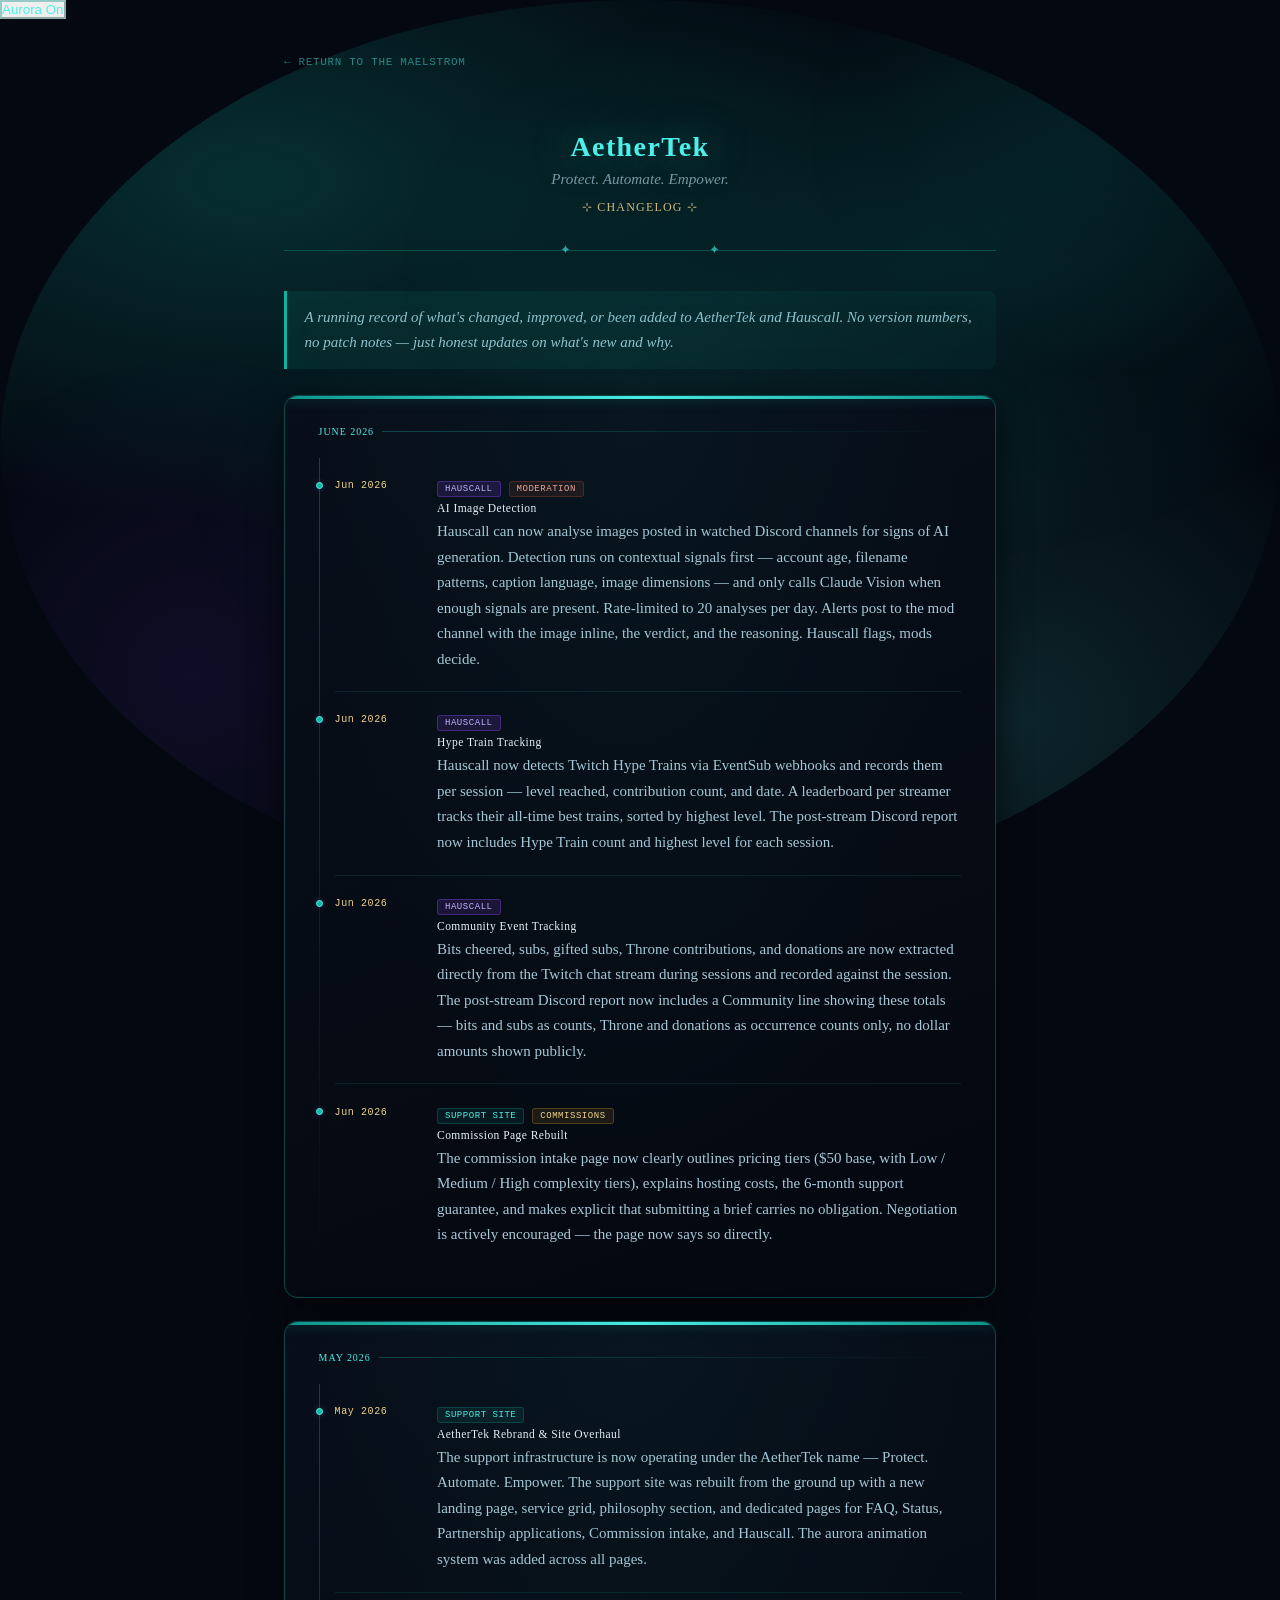
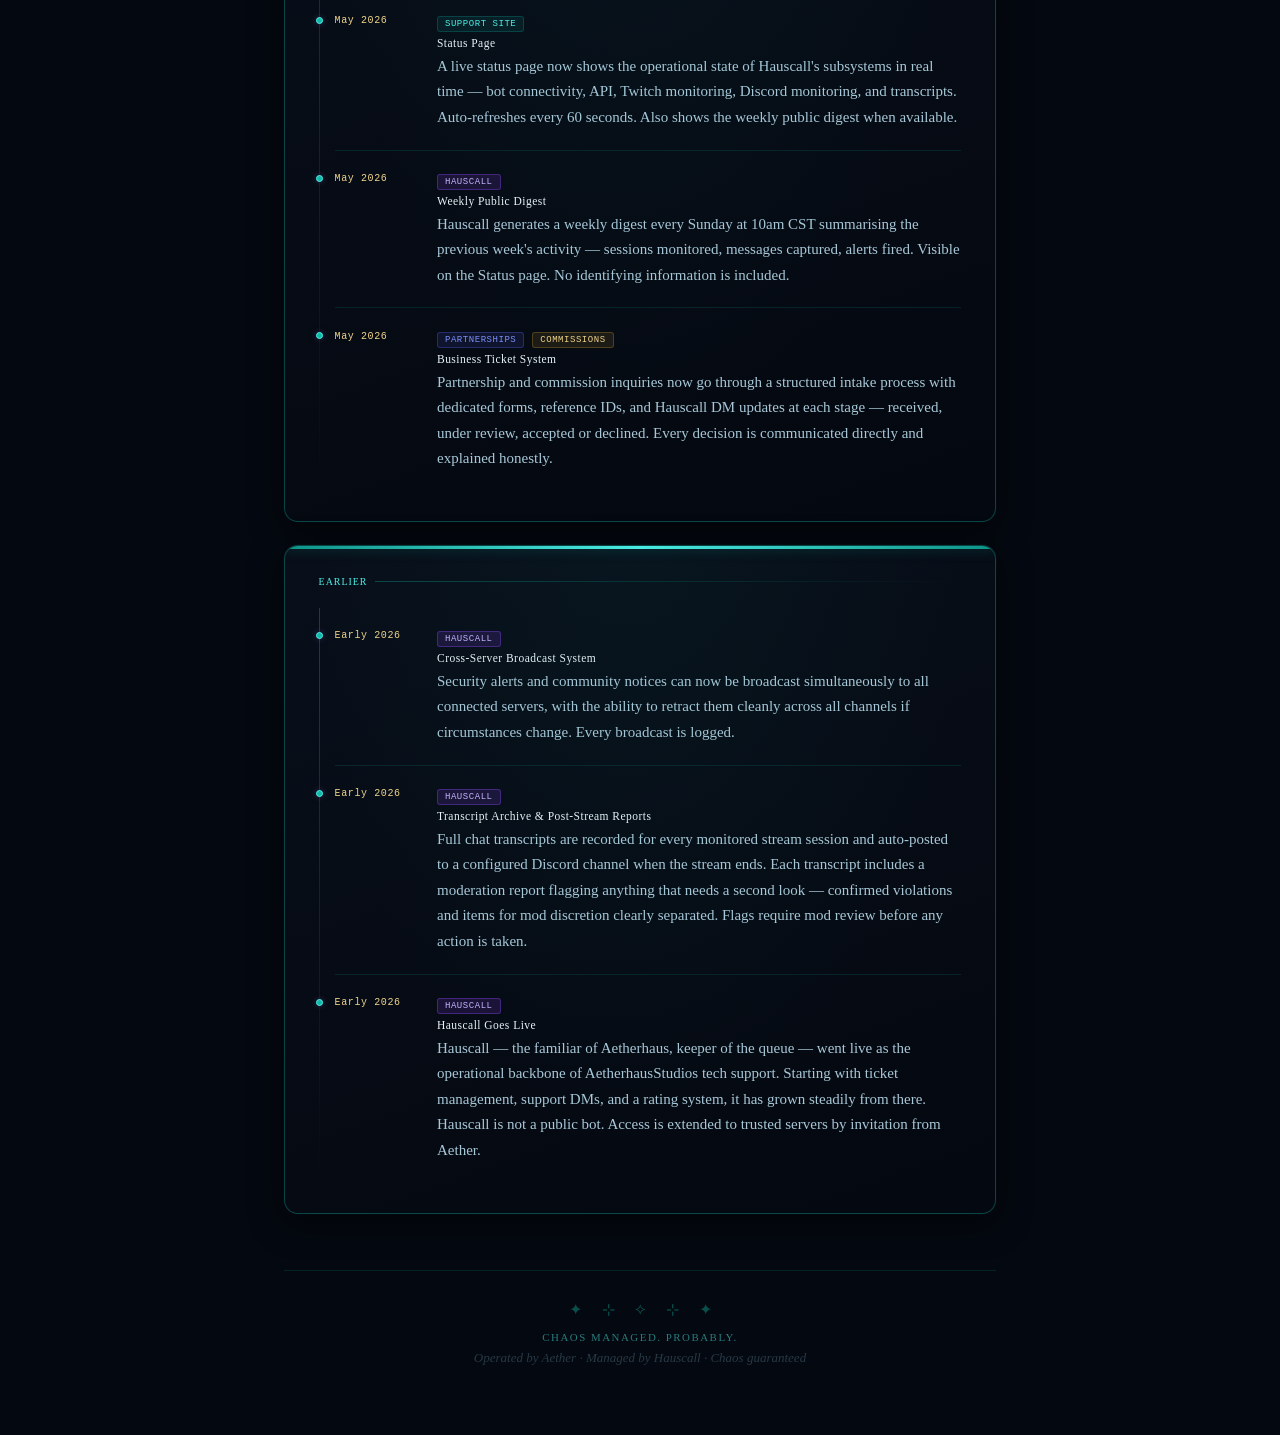
==== changelog.html @ 51698b61 "Add files via upload" ====
<!DOCTYPE html>
<html lang="en">
<head>
<meta charset="UTF-8">
<meta name="viewport" content="width=device-width, initial-scale=1.0">
<title>AetherTek — Changelog</title>
<link rel="stylesheet" href="style.css">
<script>if(localStorage.getItem('aurora')!=='off'){document.documentElement.classList.add('aurora-on');}</script>
<style>
  .changelog-entry {
    display: flex;
    gap: 1.4rem;
    padding: 1.2rem 0;
    border-bottom: 1px solid var(--border);
    position: relative;
  }
  .changelog-entry:last-child { border-bottom: none; }
  .changelog-date {
    font-family: 'JetBrains Mono', monospace;
    font-size: 10px; letter-spacing: 0.06em;
    color: var(--gold-light);
    white-space: nowrap;
    padding-top: 3px;
    min-width: 80px;
    flex-shrink: 0;
  }
  .changelog-body { flex: 1; }
  .changelog-tag {
    display: inline-block;
    font-family: 'JetBrains Mono', monospace;
    font-size: 9px; letter-spacing: 0.06em; text-transform: uppercase;
    padding: 2px 7px; border-radius: 3px;
    margin-bottom: 5px; margin-right: 4px;
  }
  .tag-hauscall  { background: rgba(145,70,255,0.15); border: 1px solid rgba(145,70,255,0.35); color: #c4b5fd; }
  .tag-site      { background: rgba(13,148,136,0.12); border: 1px solid rgba(13,148,136,0.3);  color: var(--amethyst-light); }
  .tag-commissions { background: rgba(196,150,42,0.12); border: 1px solid rgba(196,150,42,0.3); color: var(--gold-light); }
  .tag-partnerships { background: rgba(88,101,242,0.12); border: 1px solid rgba(88,101,242,0.3); color: #7a8ff8; }
  .tag-moderation { background: rgba(196,74,42,0.12); border: 1px solid rgba(196,74,42,0.3); color: #f0a898; }
  .changelog-title {
    font-family: 'Cinzel Decorative', serif;
    font-size: 0.72rem; letter-spacing: 0.04em;
    color: var(--parchment);
    margin-bottom: 5px;
  }
  .changelog-desc {
    font-family: 'Crimson Pro', serif;
    font-size: 15px; color: var(--parchment-dim);
    line-height: 1.7;
  }
  .changelog-timeline {
    position: relative;
    padding-left: 1rem;
  }
  .changelog-timeline::before {
    content: '';
    position: absolute;
    left: 0; top: 0; bottom: 0;
    width: 1px;
    background: linear-gradient(180deg, var(--border-strong), transparent);
  }
  .changelog-dot {
    position: absolute;
    left: -1rem;
    top: 1.5rem;
    width: 7px; height: 7px;
    border-radius: 50%;
    background: var(--amethyst-mid);
    border: 1px solid var(--amethyst-light);
    box-shadow: 0 0 6px rgba(124,77,170,0.4);
    transform: translateX(-3px);
  }
</style>
</head>
<body>
<div id="aurora-layer" aria-hidden="true"><div class="a1"></div><div class="a2"></div><div class="a3"></div></div>
<button class="aurora-toggle" onclick="toggleAurora()" id="aurora-toggle-btn">
  <span class="aurora-toggle-dot"></span>
  <span id="aurora-toggle-label">Aurora</span>
</button>

<div class="page-wrap">
  <a class="back-link" href="index.html">← Return to the Maelstrom</a>

  <header class="site-header">
    <h1 class="site-title">AetherTek</h1>
    <p class="site-sub">Protect. Automate. Empower.</p>
    <p class="page-title">⊹ Changelog ⊹</p>
  </header>

  <div class="lore-aside">A running record of what's changed, improved, or been added to AetherTek and Hauscall. No version numbers, no patch notes — just honest updates on what's new and why.</div>

  <!-- JUNE 2026 -->
  <div class="form-section">
    <div class="section-label">June 2026</div>
    <div class="changelog-timeline">

      <div class="changelog-entry">
        <div class="changelog-dot"></div>
        <div class="changelog-date">Jun 2026</div>
        <div class="changelog-body">
          <span class="changelog-tag tag-hauscall">Hauscall</span>
          <span class="changelog-tag tag-moderation">Moderation</span>
          <div class="changelog-title">AI Image Detection</div>
          <div class="changelog-desc">Hauscall can now analyse images posted in watched Discord channels for signs of AI generation. Detection runs on contextual signals first — account age, filename patterns, caption language, image dimensions — and only calls Claude Vision when enough signals are present. Rate-limited to 20 analyses per day. Alerts post to the mod channel with the image inline, the verdict, and the reasoning. Hauscall flags, mods decide.</div>
        </div>
      </div>

      <div class="changelog-entry">
        <div class="changelog-dot"></div>
        <div class="changelog-date">Jun 2026</div>
        <div class="changelog-body">
          <span class="changelog-tag tag-hauscall">Hauscall</span>
          <div class="changelog-title">Hype Train Tracking</div>
          <div class="changelog-desc">Hauscall now detects Twitch Hype Trains via EventSub webhooks and records them per session — level reached, contribution count, and date. A leaderboard per streamer tracks their all-time best trains, sorted by highest level. The post-stream Discord report now includes Hype Train count and highest level for each session.</div>
        </div>
      </div>

      <div class="changelog-entry">
        <div class="changelog-dot"></div>
        <div class="changelog-date">Jun 2026</div>
        <div class="changelog-body">
          <span class="changelog-tag tag-hauscall">Hauscall</span>
          <div class="changelog-title">Community Event Tracking</div>
          <div class="changelog-desc">Bits cheered, subs, gifted subs, Throne contributions, and donations are now extracted directly from the Twitch chat stream during sessions and recorded against the session. The post-stream Discord report now includes a Community line showing these totals — bits and subs as counts, Throne and donations as occurrence counts only, no dollar amounts shown publicly.</div>
        </div>
      </div>

      <div class="changelog-entry">
        <div class="changelog-dot"></div>
        <div class="changelog-date">Jun 2026</div>
        <div class="changelog-body">
          <span class="changelog-tag tag-site">Support Site</span>
          <span class="changelog-tag tag-commissions">Commissions</span>
          <div class="changelog-title">Commission Page Rebuilt</div>
          <div class="changelog-desc">The commission intake page now clearly outlines pricing tiers ($50 base, with Low / Medium / High complexity tiers), explains hosting costs, the 6-month support guarantee, and makes explicit that submitting a brief carries no obligation. Negotiation is actively encouraged — the page now says so directly.</div>
        </div>
      </div>

    </div>
  </div>

  <!-- MAY 2026 -->
  <div class="form-section">
    <div class="section-label">May 2026</div>
    <div class="changelog-timeline">

      <div class="changelog-entry">
        <div class="changelog-dot"></div>
        <div class="changelog-date">May 2026</div>
        <div class="changelog-body">
          <span class="changelog-tag tag-site">Support Site</span>
          <div class="changelog-title">AetherTek Rebrand & Site Overhaul</div>
          <div class="changelog-desc">The support infrastructure is now operating under the AetherTek name — Protect. Automate. Empower. The support site was rebuilt from the ground up with a new landing page, service grid, philosophy section, and dedicated pages for FAQ, Status, Partnership applications, Commission intake, and Hauscall. The aurora animation system was added across all pages.</div>
        </div>
      </div>

      <div class="changelog-entry">
        <div class="changelog-dot"></div>
        <div class="changelog-date">May 2026</div>
        <div class="changelog-body">
          <span class="changelog-tag tag-site">Support Site</span>
          <div class="changelog-title">Status Page</div>
          <div class="changelog-desc">A live status page now shows the operational state of Hauscall's subsystems in real time — bot connectivity, API, Twitch monitoring, Discord monitoring, and transcripts. Auto-refreshes every 60 seconds. Also shows the weekly public digest when available.</div>
        </div>
      </div>

      <div class="changelog-entry">
        <div class="changelog-dot"></div>
        <div class="changelog-date">May 2026</div>
        <div class="changelog-body">
          <span class="changelog-tag tag-hauscall">Hauscall</span>
          <div class="changelog-title">Weekly Public Digest</div>
          <div class="changelog-desc">Hauscall generates a weekly digest every Sunday at 10am CST summarising the previous week's activity — sessions monitored, messages captured, alerts fired. Visible on the Status page. No identifying information is included.</div>
        </div>
      </div>

      <div class="changelog-entry">
        <div class="changelog-dot"></div>
        <div class="changelog-date">May 2026</div>
        <div class="changelog-body">
          <span class="changelog-tag tag-partnerships">Partnerships</span>
          <span class="changelog-tag tag-commissions">Commissions</span>
          <div class="changelog-title">Business Ticket System</div>
          <div class="changelog-desc">Partnership and commission inquiries now go through a structured intake process with dedicated forms, reference IDs, and Hauscall DM updates at each stage — received, under review, accepted or declined. Every decision is communicated directly and explained honestly.</div>
        </div>
      </div>

    </div>
  </div>

  <!-- EARLIER -->
  <div class="form-section">
    <div class="section-label">Earlier</div>
    <div class="changelog-timeline">

      <div class="changelog-entry">
        <div class="changelog-dot"></div>
        <div class="changelog-date">Early 2026</div>
        <div class="changelog-body">
          <span class="changelog-tag tag-hauscall">Hauscall</span>
          <div class="changelog-title">Cross-Server Broadcast System</div>
          <div class="changelog-desc">Security alerts and community notices can now be broadcast simultaneously to all connected servers, with the ability to retract them cleanly across all channels if circumstances change. Every broadcast is logged.</div>
        </div>
      </div>

      <div class="changelog-entry">
        <div class="changelog-dot"></div>
        <div class="changelog-date">Early 2026</div>
        <div class="changelog-body">
          <span class="changelog-tag tag-hauscall">Hauscall</span>
          <div class="changelog-title">Transcript Archive & Post-Stream Reports</div>
          <div class="changelog-desc">Full chat transcripts are recorded for every monitored stream session and auto-posted to a configured Discord channel when the stream ends. Each transcript includes a moderation report flagging anything that needs a second look — confirmed violations and items for mod discretion clearly separated. Flags require mod review before any action is taken.</div>
        </div>
      </div>

      <div class="changelog-entry">
        <div class="changelog-dot"></div>
        <div class="changelog-date">Early 2026</div>
        <div class="changelog-body">
          <span class="changelog-tag tag-hauscall">Hauscall</span>
          <div class="changelog-title">Hauscall Goes Live</div>
          <div class="changelog-desc">Hauscall — the familiar of Aetherhaus, keeper of the queue — went live as the operational backbone of AetherhausStudios tech support. Starting with ticket management, support DMs, and a rating system, it has grown steadily from there. Hauscall is not a public bot. Access is extended to trusted servers by invitation from Aether.</div>
        </div>
      </div>

    </div>
  </div>

  <footer class="page-footer">
    <div class="footer-runes"><span>✦</span><span>⊹</span><span>⟡</span><span>⊹</span><span>✦</span></div>
    <p class="footer-slogan">Chaos Managed. Probably.</p>
    <p class="footer-note">Operated by Aether · Managed by Hauscall · Chaos guaranteed</p>
  </footer>
</div>

<script>
  function toggleAurora() {
    const isOn = document.documentElement.classList.toggle('aurora-on');
    localStorage.setItem('aurora', isOn ? 'on' : 'off');
    const lbl = document.getElementById('aurora-toggle-label');
    if (lbl) lbl.textContent = isOn ? 'Aurora On' : 'Aurora Off';
  }
  document.addEventListener('DOMContentLoaded', function() {
    const isOn = document.documentElement.classList.contains('aurora-on');
    const lbl = document.getElementById('aurora-toggle-label');
    if (lbl) lbl.textContent = isOn ? 'Aurora On' : 'Aurora Off';
  });
</script>
</body>
</html>
---- style.css ----
/* ── AURORA ANIMATION ── */
#aurora-layer {
  position: fixed;
  inset: 0;
  z-index: 0;
  pointer-events: none;
  opacity: 0;
  transition: opacity 1.2s ease;
}
html.aurora-on #aurora-layer {
  opacity: 1;
}
#aurora-layer .a1, #aurora-layer .a2, #aurora-layer .a3 {
  position: absolute;
  inset: 0;
  border-radius: 50%;
}
#aurora-layer .a1 {
  background: radial-gradient(ellipse 80% 60% at 20% 20%, rgba(13,148,136,0.28) 0%, transparent 65%),
              radial-gradient(ellipse 50% 70% at 80% 80%, rgba(77,240,232,0.12) 0%, transparent 60%);
  animation: aurora-1 14s ease-in-out infinite alternate;
}
#aurora-layer .a2 {
  background: radial-gradient(ellipse 65% 55% at 70% 30%, rgba(13,148,136,0.18) 0%, transparent 60%),
              radial-gradient(ellipse 45% 65% at 15% 75%, rgba(124,58,237,0.1) 0%, transparent 55%);
  animation: aurora-2 19s ease-in-out infinite alternate-reverse;
}
#aurora-layer .a3 {
  background: radial-gradient(ellipse 55% 45% at 50% 55%, rgba(77,240,232,0.08) 0%, transparent 65%),
              radial-gradient(ellipse 40% 50% at 85% 15%, rgba(13,148,136,0.12) 0%, transparent 55%);
  animation: aurora-3 11s ease-in-out infinite alternate;
}
@keyframes aurora-1 {
  0%   { transform: translate(0,0) scale(1); }
  50%  { transform: translate(4%, -5%) scale(1.06); }
  100% { transform: translate(-3%, 4%) scale(0.97); }
}
@keyframes aurora-2 {
  0%   { transform: translate(0,0) scale(1); }
  50%  { transform: translate(-5%, 4%) scale(1.04); }
  100% { transform: translate(4%, -3%) scale(0.98); }
}
@keyframes aurora-3 {
  0%   { transform: translate(0,0) scale(1); }
  50%  { transform: translate(3%, 5%) scale(1.05); }
  100% { transform: translate(-4%, -4%) scale(0.96); }
}
@media (prefers-reduced-motion: reduce) {
  #aurora-layer .a1, #aurora-layer .a2, #aurora-layer .a3 { animation: none; }
}

@import url('https://fonts.googleapis.com/css2?family=Cinzel+Decorative:wght@400;700&family=Crimson+Pro:ital,wght@0,400;0,600;1,400&family=JetBrains+Mono:wght@400;500&display=swap');
*,*::before,*::after{box-sizing:border-box;margin:0;padding:0;}

:root{
  /* ── AetherTek Dark — Teal/Cyan Primary ── */
  --bg:#040810;
  --surface:#080f1a;
  --surface-raised:#0d1825;
  --surface-input:#060c16;
  --parchment:#e8f4f8;
  --parchment-dim:#a8c8d8;
  --parchment-muted:#4a6a7a;
  /* Primary — teal/cyan */
  --amethyst:#0d9488;
  --amethyst-light:#4df0e8;
  --amethyst-mid:#14b8a6;
  /* Secondary — electric purple */
  --purple:#7c3aed;
  --purple-light:#a78bfa;
  /* Gold stays tertiary */
  --gold:#c4962a;
  --gold-light:#f0d48a;
  --gold-pale:rgba(196,150,42,0.12);
  --ember:#ef4444;
  --border:rgba(13,148,136,0.18);
  --border-strong:rgba(13,148,136,0.42);
  --border-gold:rgba(196,150,42,0.35);
}

/* ── BODY & BACKGROUND ── */
html { background: var(--bg); }


}

/* ── AURORA TOGGLE ── */
.aurora-toggle {
  position: fixed; top: 14px; left: 14px; z-index: 1000;
  display: flex; align-items: center; gap: 6px;
  background: rgba(8,15,26,0.7); border: 1px solid var(--border);
  border-radius: 20px; padding: 5px 10px 5px 8px;
  cursor: pointer; transition: all 0.2s; backdrop-filter: blur(4px);
  font-family: 'JetBrains Mono', monospace; font-size: 9px;
  letter-spacing: 0.06em; text-transform: uppercase;
  color: var(--parchment-muted); text-decoration: none;
  user-select: none;
}
.aurora-toggle:hover { border-color: var(--amethyst-mid); color: var(--amethyst-light); }
.aurora-toggle-dot {
  width: 8px; height: 8px; border-radius: 50%;
  background: var(--parchment-muted); flex-shrink: 0;
  transition: background 0.3s, box-shadow 0.3s;
}
html.aurora-on .aurora-toggle { border-color: rgba(13,148,136,0.4); color: var(--amethyst-light); }
html.aurora-on .aurora-toggle-dot { background: var(--amethyst-light); box-shadow: 0 0 6px rgba(77,240,232,0.6); }

/* ── LAYOUT ── */
.page-wrap { max-width: 760px; margin: 0 auto; padding: 2rem 1.5rem 5rem; }

/* ── HEADER ── */
.site-header{
  text-align: center;
  padding: 2.4rem 0 2.2rem;
  border-bottom: 1px solid var(--border-strong);
  margin-bottom: 2.5rem;
  position: relative;
}
.site-header::before, .site-header::after{
  content: '✦';
  color: var(--amethyst-light);
  font-size: 13px;
  position: absolute;
  bottom: -8px;
  opacity: 0.6;
}
.site-header::before { left: calc(50% - 80px); }
.site-header::after  { right: calc(50% - 80px); }

.site-title{
  font-family: 'Cinzel Decorative', serif;
  font-size: 1.75rem; font-weight: 700;
  color: var(--amethyst-light);
  letter-spacing: 0.05em; line-height: 1.2;
  text-shadow: 0 0 40px rgba(77,240,232,0.5), 0 0 80px rgba(13,148,136,0.2);
}
.site-sub{
  font-family: 'Crimson Pro', serif;
  font-style: italic;
  color: var(--parchment-dim);
  font-size: 0.95rem; margin-top: 0.35rem;
  opacity: 0.7;
}
.page-title{
  font-family: 'Cinzel Decorative', serif;
  font-size: 0.75rem; font-weight: 400;
  letter-spacing: 0.1em; text-transform: uppercase;
  color: var(--gold-light);
  margin-top: 0.75rem; opacity: 0.85;
  text-shadow: 0 0 20px rgba(196,150,42,0.3);
}

/* ── BACK LINK ── */
.back-link{
  display: inline-flex; align-items: center; gap: 6px;
  font-family: 'JetBrains Mono', monospace;
  font-size: 11px; letter-spacing: 0.06em; text-transform: uppercase;
  color: var(--amethyst-light); text-decoration: none;
  margin-bottom: 1.5rem; opacity: 0.5;
  transition: opacity 0.2s;
}
.back-link:hover { opacity: 1; }

/* ── LORE ASIDE ── */
.lore-aside{
  border-left: 3px solid var(--amethyst-mid);
  padding: 0.9rem 1.1rem;
  margin: 0 0 1.6rem;
  background: linear-gradient(135deg, rgba(13,148,136,0.12) 0%, rgba(13,148,136,0.05) 100%);
  border-radius: 0 8px 8px 0;
  font-style: italic; font-size: 15px;
  color: var(--parchment-dim); line-height: 1.65;
  box-shadow: inset 0 0 30px rgba(13,148,136,0.04);
}

/* ── FORM CARDS ── */
.form-section{
  background: linear-gradient(160deg, var(--surface) 0%, rgba(4,8,16,0.98) 100%);
  border: 1px solid var(--border-strong);
  border-radius: 14px;
  padding: 1.9rem 2.1rem;
  margin-bottom: 1.4rem;
  position: relative; overflow: hidden;
  box-shadow:
    0 8px 32px rgba(0,0,0,0.6),
    0 0 0 1px rgba(13,148,136,0.06),
    inset 0 1px 0 rgba(255,255,255,0.03);
}
/* teal gradient top bar */
.form-section::before{
  content: '';
  position: absolute; top: 0; left: 0; right: 0; height: 3px;
  background: linear-gradient(90deg, var(--amethyst), var(--amethyst-light), var(--amethyst));
  box-shadow: 0 0 12px rgba(13,148,136,0.5);
}
/* subtle inner glow */
.form-section::after{
  content: '';
  position: absolute; top: 0; left: 0; right: 0; bottom: 0;
  background: radial-gradient(ellipse at 50% 0%, rgba(13,148,136,0.06) 0%, transparent 65%);
  pointer-events: none;
}

/* ── SECTION LABEL ── */
.section-label{
  font-family: 'Cinzel Decorative', serif;
  font-size: 0.62rem; font-weight: 400;
  letter-spacing: 0.1em; text-transform: uppercase;
  color: var(--amethyst-light);
  margin-bottom: 1.3rem;
  display: flex; align-items: center; gap: 8px;
}
.section-label::after{
  content: ''; flex: 1; height: 1px;
  background: linear-gradient(90deg, var(--border-strong), transparent);
}

/* ── TICKET ID ── */
.ticket-id-row{ display: flex; align-items: center; justify-content: space-between; margin-bottom: 1.1rem; }
.ticket-id{
  font-family: 'JetBrains Mono', monospace; font-size: 12px;
  color: var(--amethyst-light);
  background: rgba(13,148,136,0.1);
  border: 1px solid rgba(13,148,136,0.35);
  padding: 4px 10px; border-radius: 4px; letter-spacing: 0.05em;
  box-shadow: 0 0 10px rgba(13,148,136,0.12);
}

/* ── GRID ── */
.field-row{ display: grid; grid-template-columns: 1fr 1fr; gap: 1rem; margin-bottom: 1rem; }
.field-row.full{ grid-template-columns: 1fr; }
.field-group{ display: flex; flex-direction: column; gap: 5px; }

/* ── LABELS ── */
label{
  font-family: 'JetBrains Mono', monospace;
  font-size: 11px; letter-spacing: 0.06em;
  color: var(--parchment-muted); text-transform: uppercase;
}
.req{ color: #f0a898; margin-left: 2px; }

/* ── INPUTS ── */
input[type="text"], select, textarea{
  font-family: 'Crimson Pro', serif;
  font-size: 16px; padding: 9px 13px;
  border: 1px solid var(--border-strong);
  border-radius: 7px;
  background: var(--surface-input);
  color: var(--parchment);
  transition: border-color 0.2s, box-shadow 0.2s, background 0.2s;
  outline: none; width: 100%;
  box-shadow: inset 0 2px 6px rgba(0,0,0,0.4);
}
input[type="text"]::placeholder, textarea::placeholder{
  color: var(--parchment-muted); opacity: 0.5;
}
input[type="text"]:focus, select:focus, textarea:focus{
  border-color: var(--amethyst-mid);
  box-shadow: 0 0 0 3px rgba(13,148,136,0.18), inset 0 2px 6px rgba(0,0,0,0.4);
  background: #040c14;
}
textarea{ resize: vertical; min-height: 110px; line-height: 1.6; }
select{
  appearance: none; cursor: pointer;
  background-color: var(--surface-input);
  background-image: url("data:image/svg+xml,%3Csvg width='10' height='6' viewBox='0 0 10 6' xmlns='http://www.w3.org/2000/svg'%3E%3Cpath d='M0 0l5 6 5-6z' fill='%234df0e8'/%3E%3C/svg%3E");
  background-repeat: no-repeat;
  background-position: right 12px center;
  padding-right: 32px;
}
select option{ background: #060c16; color: var(--parchment); }

/* ── CHECKBOX ── */
.checkbox-group{
  display: flex; align-items: center; gap: 10px;
  padding: 8px 0; margin-top: 2px;
}
.checkbox-group input[type="checkbox"]{
  width: 17px; height: 17px;
  accent-color: var(--amethyst-mid); cursor: pointer; flex-shrink: 0;
}
.checkbox-group label{
  font-family: 'Crimson Pro', serif; font-size: 15px;
  text-transform: none; letter-spacing: 0;
  color: var(--parchment-dim); cursor: pointer; line-height: 1.4;
}

/* ── MULTI-SELECT HARDWARE ── */
.multi-check-grid{ display: grid; grid-template-columns: 1fr 1fr; gap: 7px; }
.multi-check-item{
  display: flex; align-items: center; gap: 9px;
  padding: 7px 11px;
  border: 1px solid var(--border);
  border-radius: 7px; cursor: pointer;
  transition: all 0.15s;
  background: var(--surface-raised);
  box-shadow: inset 0 1px 0 rgba(255,255,255,0.02);
}
.multi-check-item:hover{
  border-color: var(--amethyst-mid);
  background: rgba(13,148,136,0.1);
  box-shadow: 0 0 8px rgba(13,148,136,0.12), inset 0 1px 0 rgba(255,255,255,0.02);
}
.multi-check-item input[type="checkbox"]{
  width: 15px; height: 15px; accent-color: var(--amethyst-mid); cursor: pointer; flex-shrink: 0;
}
.multi-check-item label{
  font-family: 'Crimson Pro', serif; font-size: 14px;
  text-transform: none; letter-spacing: 0;
  color: var(--parchment-dim); cursor: pointer;
}
.other-specify{ margin-top: 8px; display: none; }

/* ── URGENCY PILLS ── */
.urgency-group{ display: flex; gap: 8px; flex-wrap: wrap; }
.urgency-pill{
  padding: 6px 15px; border-radius: 20px;
  border: 1px solid var(--border-strong);
  background: transparent;
  font-family: 'Crimson Pro', serif; font-size: 14px;
  color: var(--parchment-muted); cursor: pointer; transition: all 0.18s;
}
.urgency-pill:hover{ border-color: var(--amethyst-mid); color: var(--amethyst-light); }
.urgency-pill.sel-low{
  background: #051a10; border-color: #0d9488; color: #4df0e8;
  box-shadow: 0 0 10px rgba(13,148,136,0.2);
}
.urgency-pill.sel-med{
  background: #2e2200; border-color: var(--gold); color: var(--gold-light);
  box-shadow: 0 0 10px rgba(196,150,42,0.2);
}
.urgency-pill.sel-high{
  background: #1a0808; border-color: var(--ember); color: #f0a898;
  box-shadow: 0 0 10px rgba(239,68,68,0.2);
}

/* ── MISC FORM ELEMENTS ── */
.char-count{ font-family: 'JetBrains Mono', monospace; font-size: 11px; color: var(--parchment-muted); }
.error-msg{ font-family: 'JetBrains Mono', monospace; font-size: 11px; color: #f0a898; margin-top: 4px; display: none; }

/* ── SUBMIT BUTTON ── */
.submit-btn{
  font-family: 'Cinzel Decorative', serif;
  font-size: 0.75rem; letter-spacing: 0.08em; font-weight: 700;
  padding: 0.95rem 2.5rem;
  background: linear-gradient(135deg, #0d9488 0%, #0a7a70 50%, #065f55 100%);
  color: #e8f4f8; border: 1px solid rgba(13,148,136,0.55);
  border-radius: 8px; cursor: pointer;
  transition: all 0.22s;
  display: block; width: 100%; margin-top: 0.6rem;
  position: relative; overflow: hidden;
  box-shadow: 0 4px 20px rgba(13,148,136,0.3), inset 0 1px 0 rgba(255,255,255,0.08);
}
.submit-btn::after{
  content: ''; position: absolute; inset: 0;
  background: linear-gradient(135deg, rgba(255,255,255,0.08), transparent 60%);
  pointer-events: none;
}
.submit-btn:hover{
  background: linear-gradient(135deg, #14b8a6 0%, #0d9488 50%, #0a7a70 100%);
  transform: translateY(-2px);
  box-shadow: 0 8px 28px rgba(13,148,136,0.45), inset 0 1px 0 rgba(255,255,255,0.1);
}
.submit-btn:active{ transform: translateY(0); }
.submit-btn:disabled{
  background: linear-gradient(135deg, #051a16, #040c10);
  border-color: rgba(13,148,136,0.15);
  cursor: not-allowed; transform: none; opacity: 0.45;
  box-shadow: none;
}

/* ── STATUS ── */
.send-status{
  font-family: 'JetBrains Mono', monospace; font-size: 11px;
  color: var(--parchment-muted); margin-top: 8px;
  display: flex; align-items: center; min-height: 20px;
}
.status-dot{ display: inline-block; width: 8px; height: 8px; border-radius: 50%; margin-right: 6px; }
.status-dot.sending{ background: var(--amethyst-mid); animation: blink 1s infinite; }
.status-dot.ok{ background: var(--amethyst-mid); box-shadow: 0 0 6px rgba(13,148,136,0.6); }
.status-dot.err{ background: var(--ember); box-shadow: 0 0 6px rgba(239,68,68,0.5); }
@keyframes blink{ 0%,100%{opacity:1;} 50%{opacity:0.3;} }

.fallback-link{
  display: block; text-align: center; margin-top: 8px;
  font-size: 14px; color: var(--amethyst-light); font-style: italic; text-decoration: none;
}
.fallback-link:hover{ text-decoration: underline; }

/* ── SUCCESS BANNER ── */
.success-banner{
  display: none;
  background: linear-gradient(160deg, var(--surface) 0%, rgba(4,8,16,0.98) 100%);
  border: 1px solid var(--border-strong);
  border-radius: 14px; padding: 2.5rem 2rem; text-align: center;
  animation: fadeIn 0.4s ease;
  box-shadow: 0 8px 40px rgba(13,148,136,0.18), inset 0 1px 0 rgba(255,255,255,0.03);
  position: relative; overflow: hidden;
}
.success-banner::before{
  content: ''; position: absolute; top: 0; left: 0; right: 0; height: 3px;
  background: linear-gradient(90deg, var(--amethyst), var(--amethyst-light), var(--amethyst));
  box-shadow: 0 0 12px rgba(13,148,136,0.5);
}
@keyframes fadeIn{ from{opacity:0;transform:translateY(10px);} to{opacity:1;transform:translateY(0);} }
.success-glyph{ font-size: 2.8rem; display: block; margin-bottom: 0.9rem; }
.success-title{
  font-family: 'Cinzel Decorative', serif; font-size: 1rem;
  color: var(--amethyst-light); margin-bottom: 0.6rem;
  text-shadow: 0 0 20px rgba(77,240,232,0.35);
}
.success-msg{
  font-family: 'Crimson Pro', serif; font-style: italic;
  color: var(--parchment-dim); font-size: 15px; line-height: 1.8;
}

/* ── FOOTER ── */
.page-footer{
  text-align: center; margin-top: 3.5rem;
  padding-top: 1.8rem;
  border-top: 1px solid var(--border);
}
.footer-runes{
  display: flex; justify-content: center; gap: 20px;
  font-size: 16px; color: var(--amethyst-mid); opacity: 0.4;
  margin-bottom: 0.8rem;
}
.footer-slogan{
  font-family: 'Cinzel Decorative', serif; font-size: 0.68rem;
  letter-spacing: 0.14em; text-transform: uppercase;
  color: var(--amethyst-light); opacity: 0.5; margin-bottom: 0.4rem;
}
.footer-note{
  font-family: 'Crimson Pro', serif; font-style: italic;
  font-size: 13px; color: var(--parchment-muted); opacity: 0.5;
}

/* ── RESPONSIVE ── */
@media(max-width:580px){
  .field-row{ grid-template-columns: 1fr; }
  .multi-check-grid{ grid-template-columns: 1fr; }
  .site-title{ font-size: 1.35rem; }
  .form-section{ padding: 1.4rem 1.2rem; }
}
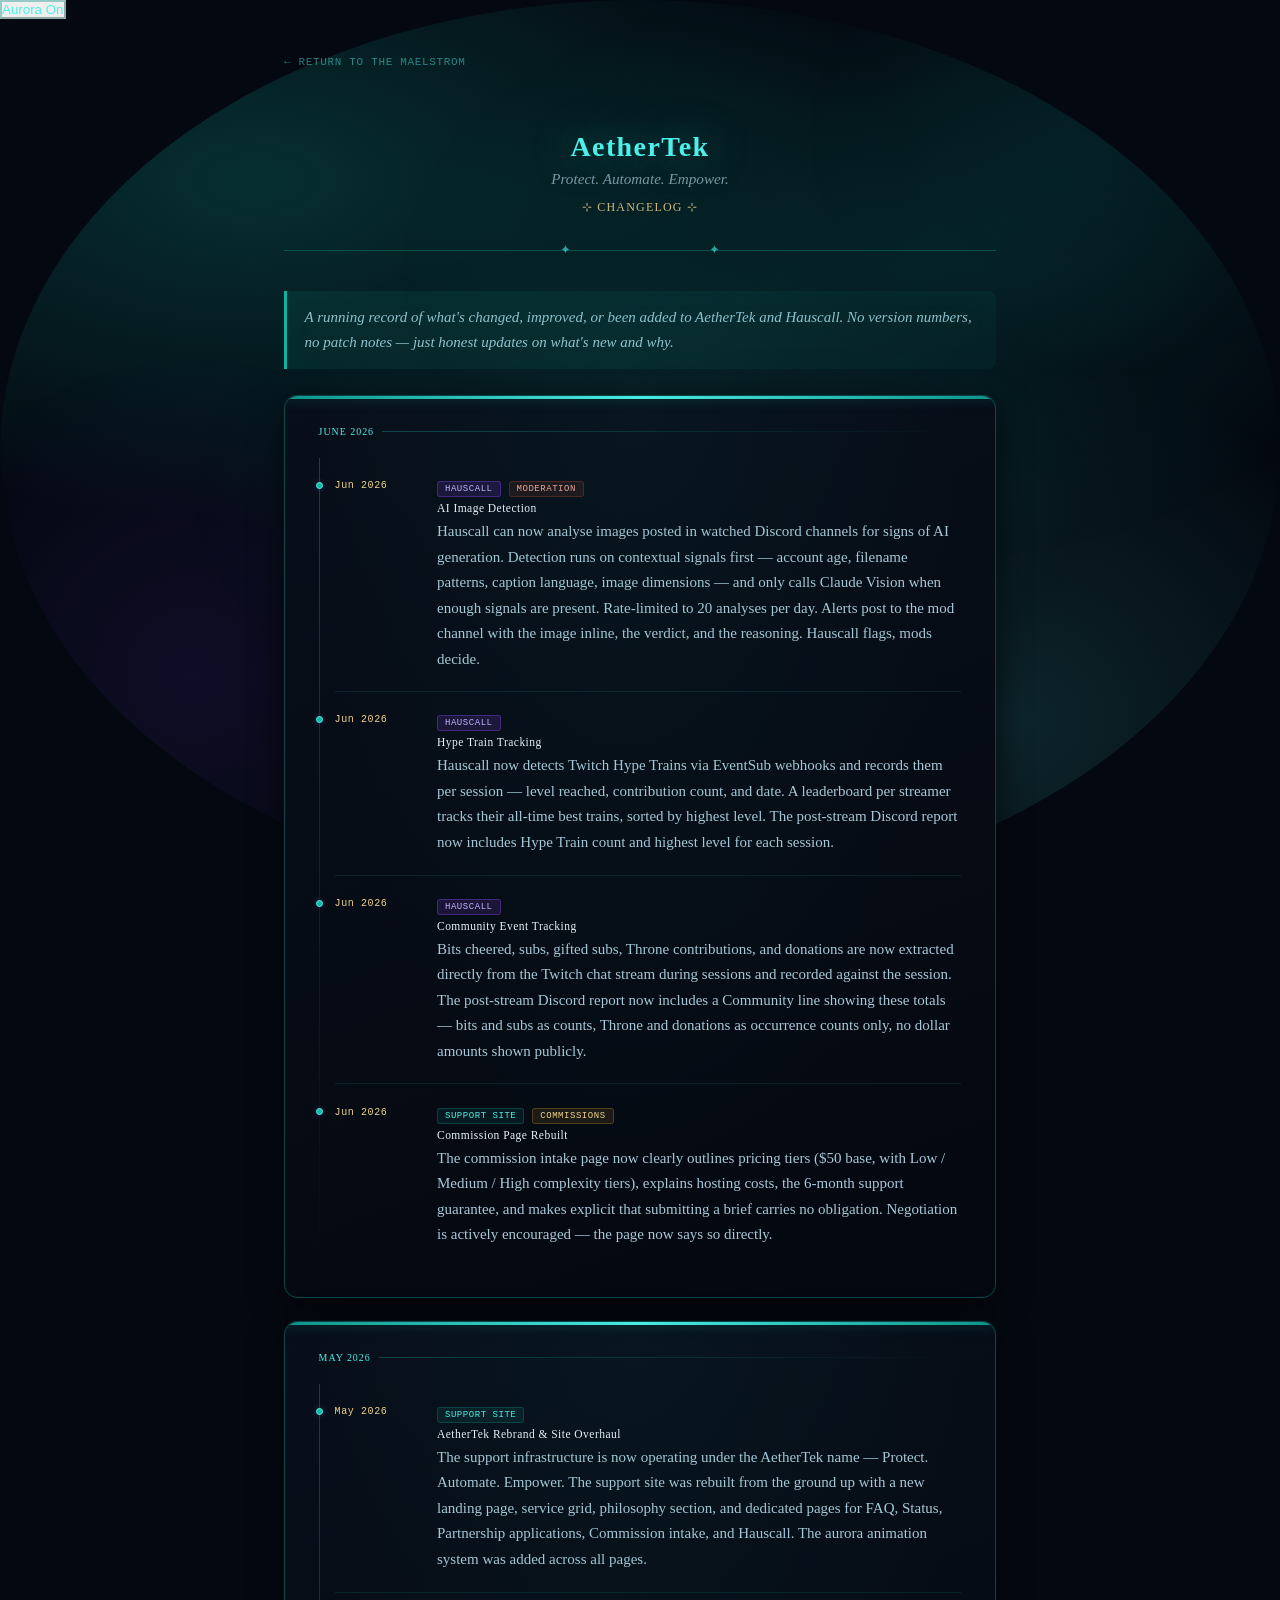
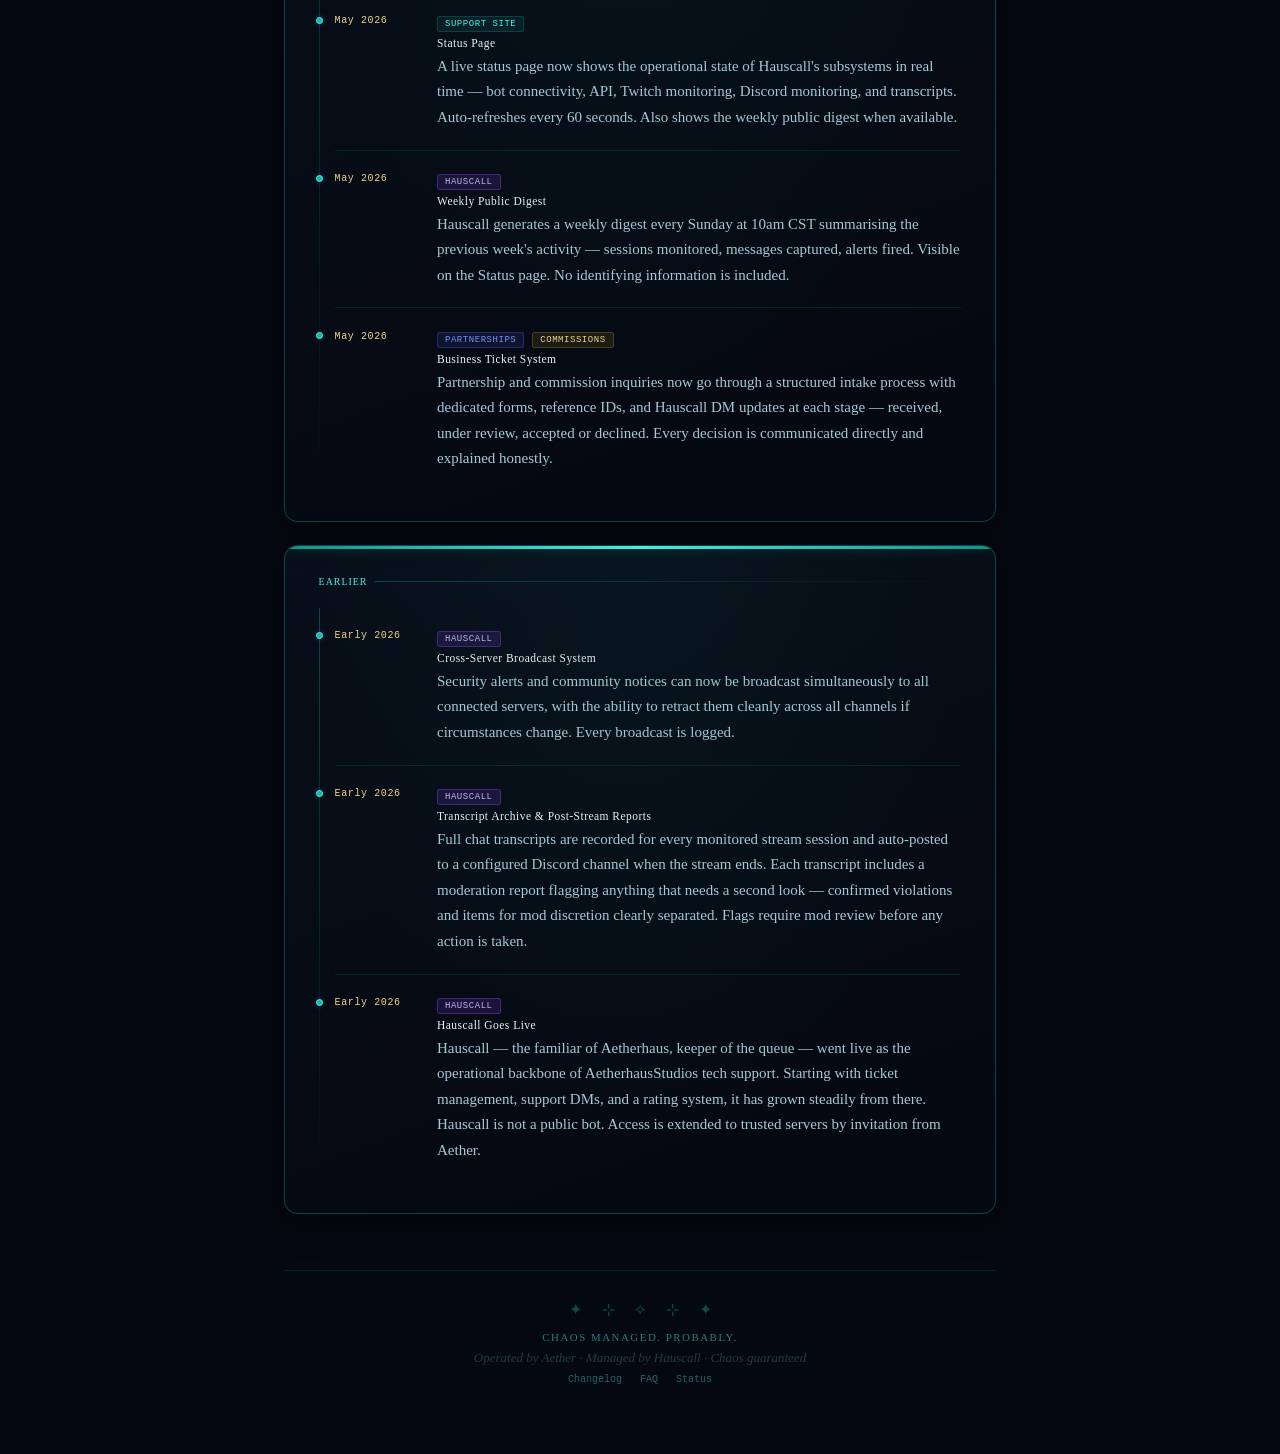
==== commit 752a1b64: "Add files via upload" ====
--- a/changelog.html
+++ b/changelog.html
@@ -231,6 +231,7 @@
     <div class="footer-runes"><span>✦</span><span>⊹</span><span>⟡</span><span>⊹</span><span>✦</span></div>
     <p class="footer-slogan">Chaos Managed. Probably.</p>
     <p class="footer-note">Operated by Aether · Managed by Hauscall · Chaos guaranteed</p>
+    <p style="margin-top:0.5rem;font-family:'JetBrains Mono',monospace;font-size:10px;opacity:0.4;"><a href="changelog.html" style="color:var(--amethyst-light);text-decoration:none;">Changelog</a> · <a href="faq.html" style="color:var(--amethyst-light);text-decoration:none;">FAQ</a> · <a href="status.html" style="color:var(--amethyst-light);text-decoration:none;">Status</a></p>
   </footer>
 </div>
 
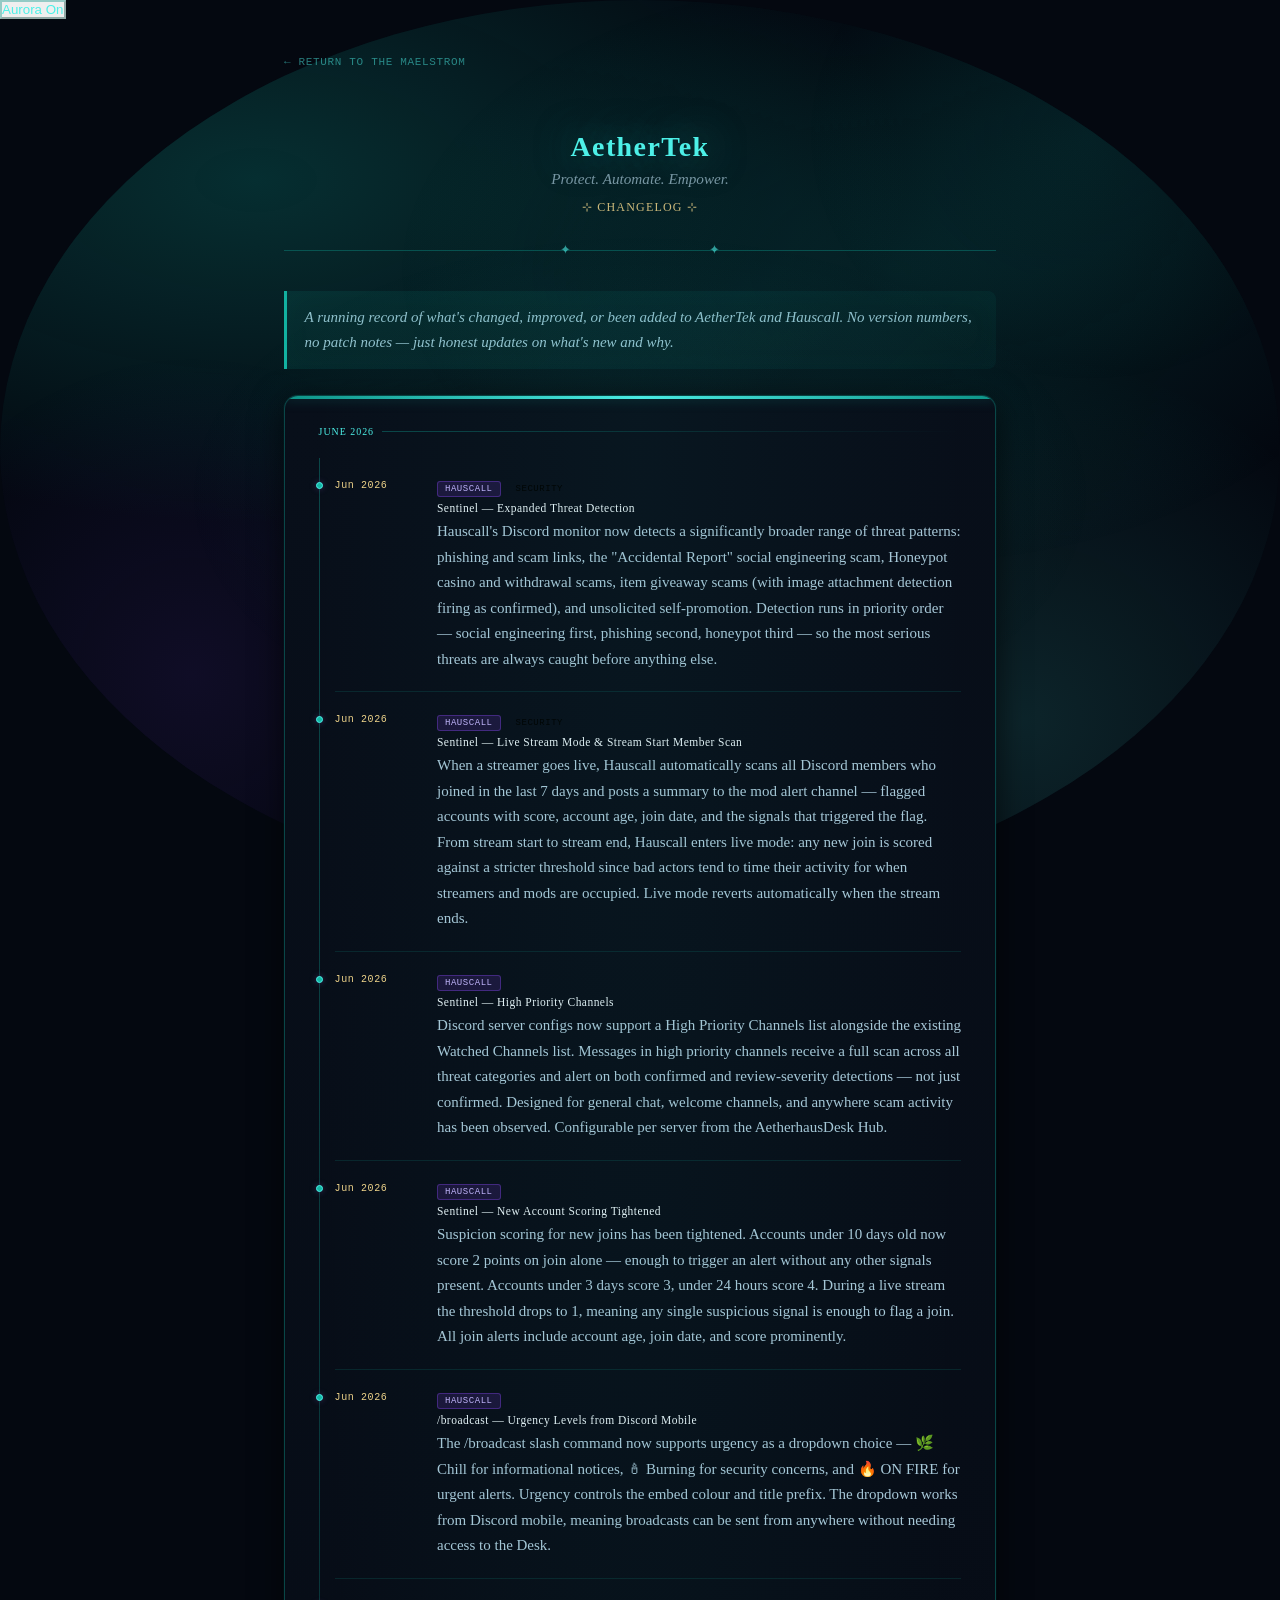
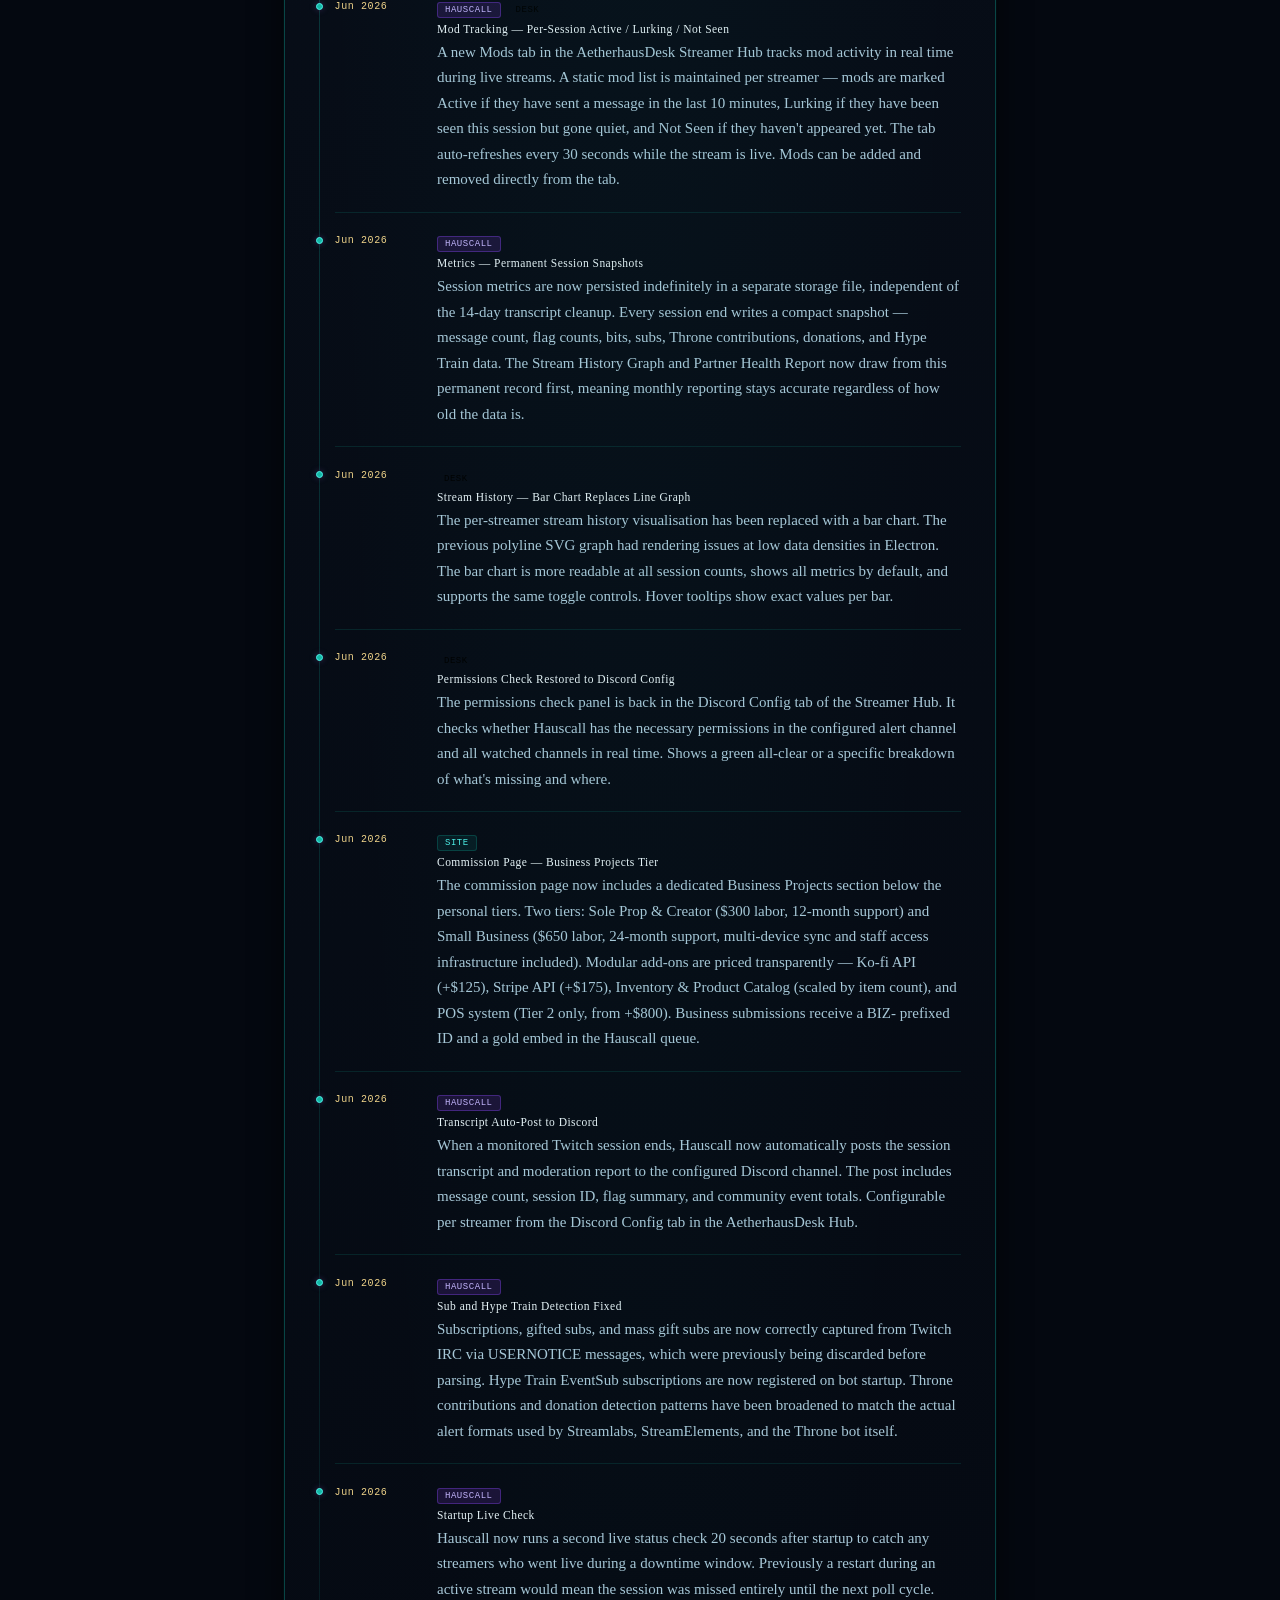
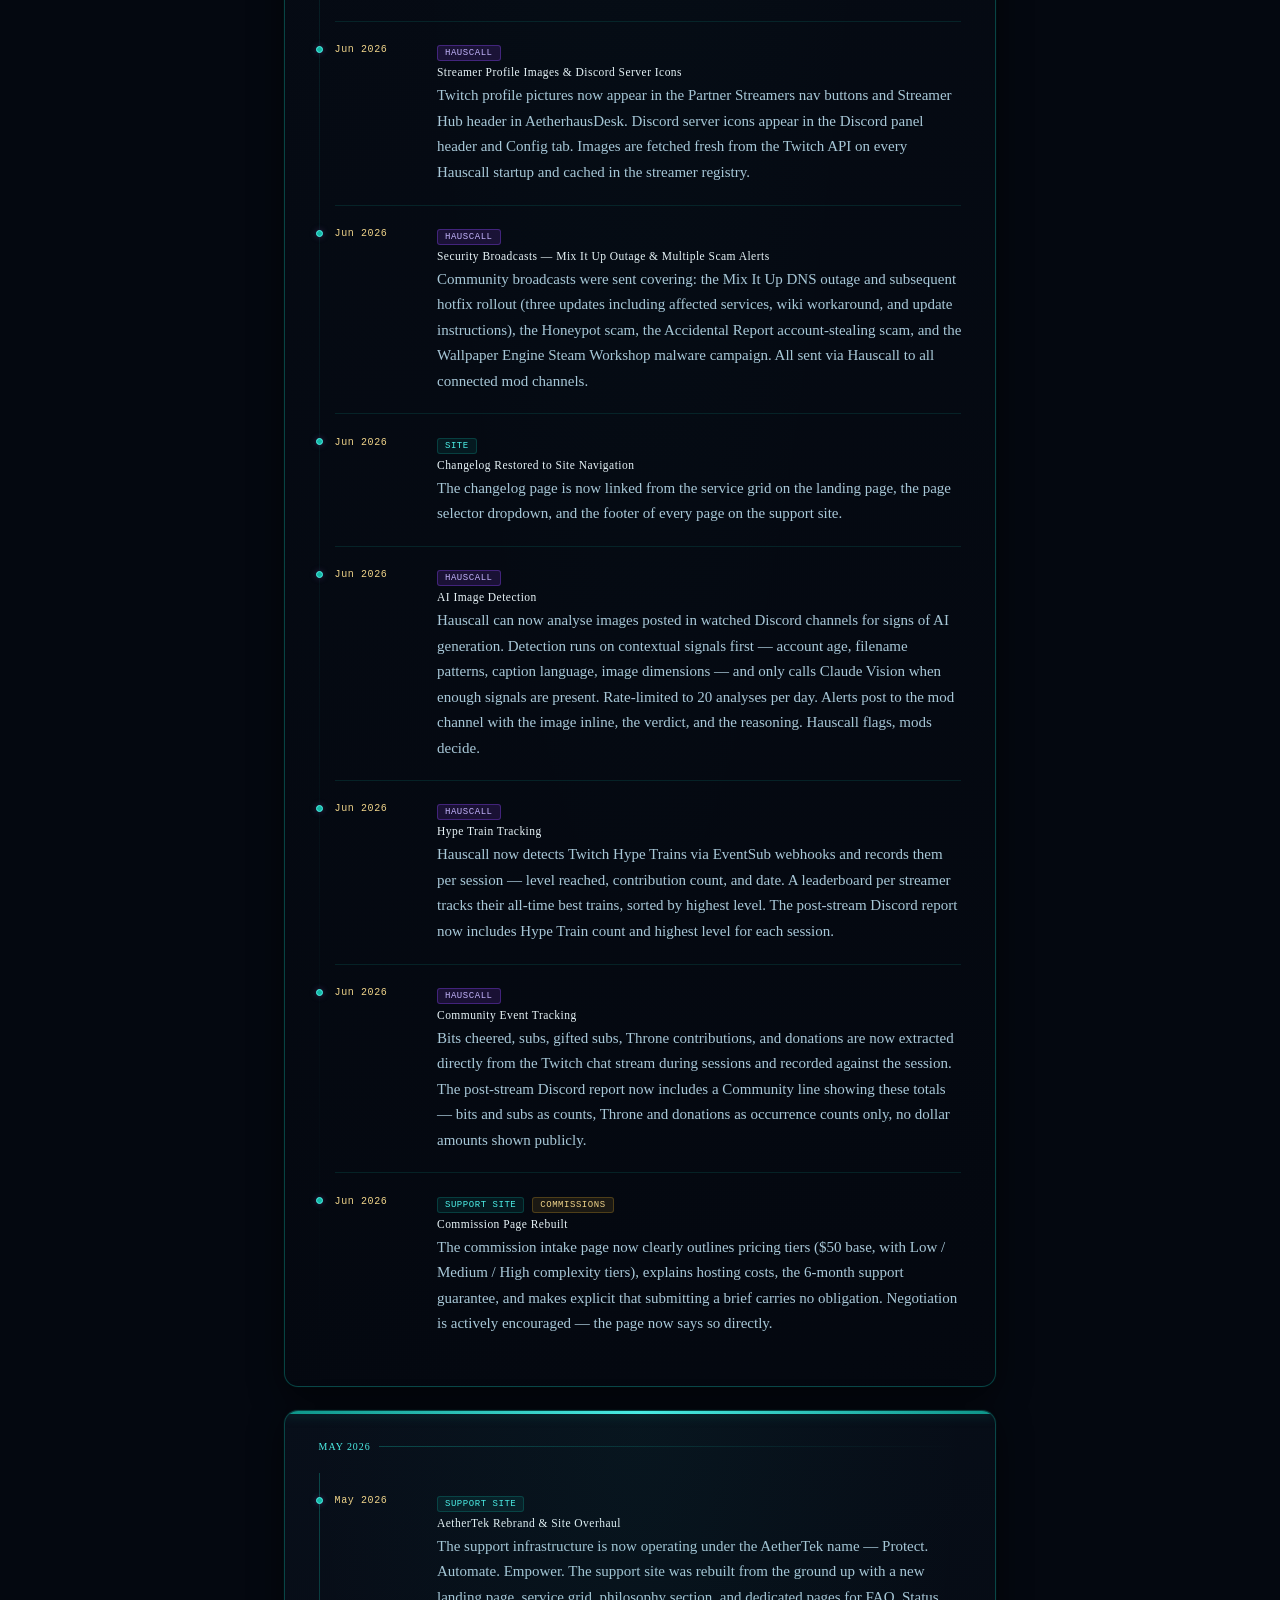
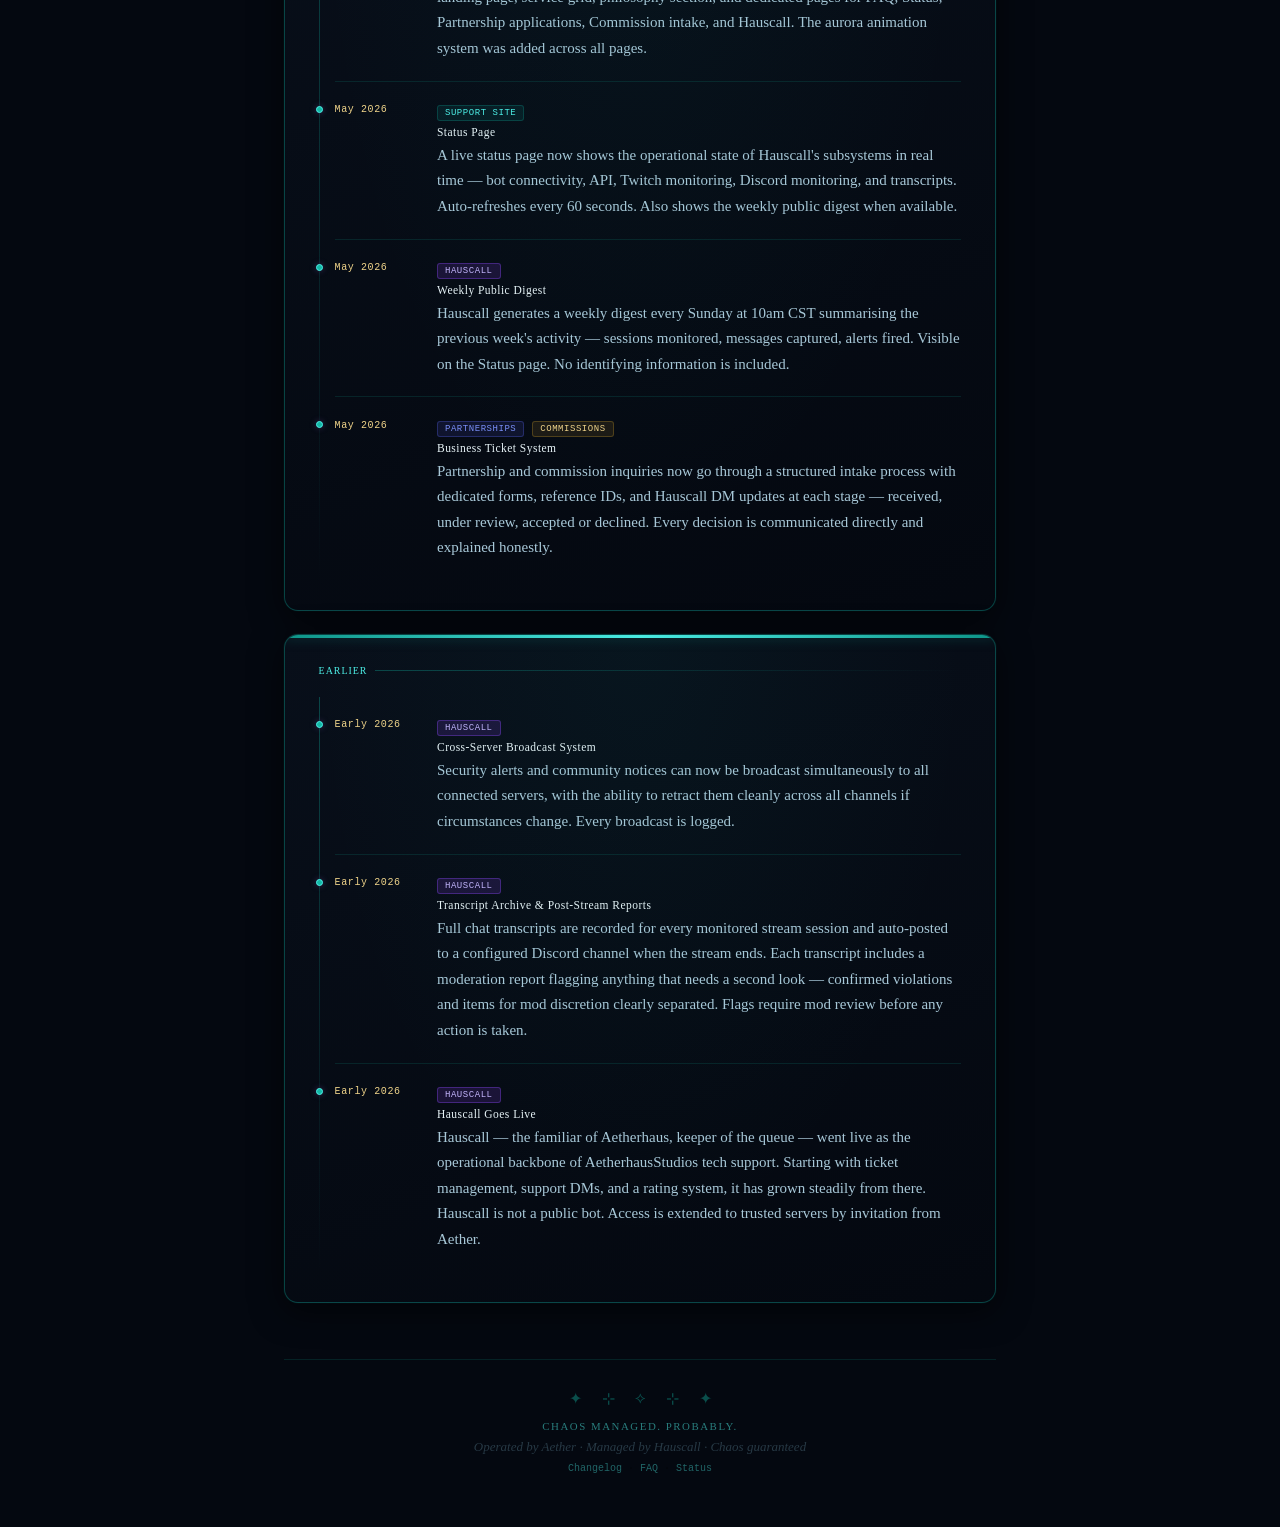
==== commit 871bb543: "Add files via upload" ====
--- a/changelog.html
+++ b/changelog.html
@@ -100,7 +100,169 @@
         <div class="changelog-date">Jun 2026</div>
         <div class="changelog-body">
           <span class="changelog-tag tag-hauscall">Hauscall</span>
-          <span class="changelog-tag tag-moderation">Moderation</span>
+          <span class="changelog-tag tag-security">Security</span>
+          <div class="changelog-title">Sentinel — Expanded Threat Detection</div>
+          <div class="changelog-desc">Hauscall's Discord monitor now detects a significantly broader range of threat patterns: phishing and scam links, the "Accidental Report" social engineering scam, Honeypot casino and withdrawal scams, item giveaway scams (with image attachment detection firing as confirmed), and unsolicited self-promotion. Detection runs in priority order — social engineering first, phishing second, honeypot third — so the most serious threats are always caught before anything else.</div>
+        </div>
+      </div>
+
+      <div class="changelog-entry">
+        <div class="changelog-dot"></div>
+        <div class="changelog-date">Jun 2026</div>
+        <div class="changelog-body">
+          <span class="changelog-tag tag-hauscall">Hauscall</span>
+          <span class="changelog-tag tag-security">Security</span>
+          <div class="changelog-title">Sentinel — Live Stream Mode &amp; Stream Start Member Scan</div>
+          <div class="changelog-desc">When a streamer goes live, Hauscall automatically scans all Discord members who joined in the last 7 days and posts a summary to the mod alert channel — flagged accounts with score, account age, join date, and the signals that triggered the flag. From stream start to stream end, Hauscall enters live mode: any new join is scored against a stricter threshold since bad actors tend to time their activity for when streamers and mods are occupied. Live mode reverts automatically when the stream ends.</div>
+        </div>
+      </div>
+
+      <div class="changelog-entry">
+        <div class="changelog-dot"></div>
+        <div class="changelog-date">Jun 2026</div>
+        <div class="changelog-body">
+          <span class="changelog-tag tag-hauscall">Hauscall</span>
+          <div class="changelog-title">Sentinel — High Priority Channels</div>
+          <div class="changelog-desc">Discord server configs now support a High Priority Channels list alongside the existing Watched Channels list. Messages in high priority channels receive a full scan across all threat categories and alert on both confirmed and review-severity detections — not just confirmed. Designed for general chat, welcome channels, and anywhere scam activity has been observed. Configurable per server from the AetherhausDesk Hub.</div>
+        </div>
+      </div>
+
+      <div class="changelog-entry">
+        <div class="changelog-dot"></div>
+        <div class="changelog-date">Jun 2026</div>
+        <div class="changelog-body">
+          <span class="changelog-tag tag-hauscall">Hauscall</span>
+          <div class="changelog-title">Sentinel — New Account Scoring Tightened</div>
+          <div class="changelog-desc">Suspicion scoring for new joins has been tightened. Accounts under 10 days old now score 2 points on join alone — enough to trigger an alert without any other signals present. Accounts under 3 days score 3, under 24 hours score 4. During a live stream the threshold drops to 1, meaning any single suspicious signal is enough to flag a join. All join alerts include account age, join date, and score prominently.</div>
+        </div>
+      </div>
+
+      <div class="changelog-entry">
+        <div class="changelog-dot"></div>
+        <div class="changelog-date">Jun 2026</div>
+        <div class="changelog-body">
+          <span class="changelog-tag tag-hauscall">Hauscall</span>
+          <div class="changelog-title">/broadcast — Urgency Levels from Discord Mobile</div>
+          <div class="changelog-desc">The /broadcast slash command now supports urgency as a dropdown choice — 🌿 Chill for informational notices, 🕯 Burning for security concerns, and 🔥 ON FIRE for urgent alerts. Urgency controls the embed colour and title prefix. The dropdown works from Discord mobile, meaning broadcasts can be sent from anywhere without needing access to the Desk.</div>
+        </div>
+      </div>
+
+      <div class="changelog-entry">
+        <div class="changelog-dot"></div>
+        <div class="changelog-date">Jun 2026</div>
+        <div class="changelog-body">
+          <span class="changelog-tag tag-hauscall">Hauscall</span>
+          <span class="changelog-tag tag-desk">Desk</span>
+          <div class="changelog-title">Mod Tracking — Per-Session Active / Lurking / Not Seen</div>
+          <div class="changelog-desc">A new Mods tab in the AetherhausDesk Streamer Hub tracks mod activity in real time during live streams. A static mod list is maintained per streamer — mods are marked Active if they have sent a message in the last 10 minutes, Lurking if they have been seen this session but gone quiet, and Not Seen if they haven't appeared yet. The tab auto-refreshes every 30 seconds while the stream is live. Mods can be added and removed directly from the tab.</div>
+        </div>
+      </div>
+
+      <div class="changelog-entry">
+        <div class="changelog-dot"></div>
+        <div class="changelog-date">Jun 2026</div>
+        <div class="changelog-body">
+          <span class="changelog-tag tag-hauscall">Hauscall</span>
+          <div class="changelog-title">Metrics — Permanent Session Snapshots</div>
+          <div class="changelog-desc">Session metrics are now persisted indefinitely in a separate storage file, independent of the 14-day transcript cleanup. Every session end writes a compact snapshot — message count, flag counts, bits, subs, Throne contributions, donations, and Hype Train data. The Stream History Graph and Partner Health Report now draw from this permanent record first, meaning monthly reporting stays accurate regardless of how old the data is.</div>
+        </div>
+      </div>
+
+      <div class="changelog-entry">
+        <div class="changelog-dot"></div>
+        <div class="changelog-date">Jun 2026</div>
+        <div class="changelog-body">
+          <span class="changelog-tag tag-desk">Desk</span>
+          <div class="changelog-title">Stream History — Bar Chart Replaces Line Graph</div>
+          <div class="changelog-desc">The per-streamer stream history visualisation has been replaced with a bar chart. The previous polyline SVG graph had rendering issues at low data densities in Electron. The bar chart is more readable at all session counts, shows all metrics by default, and supports the same toggle controls. Hover tooltips show exact values per bar.</div>
+        </div>
+      </div>
+
+      <div class="changelog-entry">
+        <div class="changelog-dot"></div>
+        <div class="changelog-date">Jun 2026</div>
+        <div class="changelog-body">
+          <span class="changelog-tag tag-desk">Desk</span>
+          <div class="changelog-title">Permissions Check Restored to Discord Config</div>
+          <div class="changelog-desc">The permissions check panel is back in the Discord Config tab of the Streamer Hub. It checks whether Hauscall has the necessary permissions in the configured alert channel and all watched channels in real time. Shows a green all-clear or a specific breakdown of what's missing and where.</div>
+        </div>
+      </div>
+
+      <div class="changelog-entry">
+        <div class="changelog-dot"></div>
+        <div class="changelog-date">Jun 2026</div>
+        <div class="changelog-body">
+          <span class="changelog-tag tag-site">Site</span>
+          <div class="changelog-title">Commission Page — Business Projects Tier</div>
+          <div class="changelog-desc">The commission page now includes a dedicated Business Projects section below the personal tiers. Two tiers: Sole Prop &amp; Creator ($300 labor, 12-month support) and Small Business ($650 labor, 24-month support, multi-device sync and staff access infrastructure included). Modular add-ons are priced transparently — Ko-fi API (+$125), Stripe API (+$175), Inventory &amp; Product Catalog (scaled by item count), and POS system (Tier 2 only, from +$800). Business submissions receive a BIZ- prefixed ID and a gold embed in the Hauscall queue.</div>
+        </div>
+      </div>
+
+      <div class="changelog-entry">
+        <div class="changelog-dot"></div>
+        <div class="changelog-date">Jun 2026</div>
+        <div class="changelog-body">
+          <span class="changelog-tag tag-hauscall">Hauscall</span>
+          <div class="changelog-title">Transcript Auto-Post to Discord</div>
+          <div class="changelog-desc">When a monitored Twitch session ends, Hauscall now automatically posts the session transcript and moderation report to the configured Discord channel. The post includes message count, session ID, flag summary, and community event totals. Configurable per streamer from the Discord Config tab in the AetherhausDesk Hub.</div>
+        </div>
+      </div>
+
+      <div class="changelog-entry">
+        <div class="changelog-dot"></div>
+        <div class="changelog-date">Jun 2026</div>
+        <div class="changelog-body">
+          <span class="changelog-tag tag-hauscall">Hauscall</span>
+          <div class="changelog-title">Sub and Hype Train Detection Fixed</div>
+          <div class="changelog-desc">Subscriptions, gifted subs, and mass gift subs are now correctly captured from Twitch IRC via USERNOTICE messages, which were previously being discarded before parsing. Hype Train EventSub subscriptions are now registered on bot startup. Throne contributions and donation detection patterns have been broadened to match the actual alert formats used by Streamlabs, StreamElements, and the Throne bot itself.</div>
+        </div>
+      </div>
+
+      <div class="changelog-entry">
+        <div class="changelog-dot"></div>
+        <div class="changelog-date">Jun 2026</div>
+        <div class="changelog-body">
+          <span class="changelog-tag tag-hauscall">Hauscall</span>
+          <div class="changelog-title">Startup Live Check</div>
+          <div class="changelog-desc">Hauscall now runs a second live status check 20 seconds after startup to catch any streamers who went live during a downtime window. Previously a restart during an active stream would mean the session was missed entirely until the next poll cycle.</div>
+        </div>
+      </div>
+
+      <div class="changelog-entry">
+        <div class="changelog-dot"></div>
+        <div class="changelog-date">Jun 2026</div>
+        <div class="changelog-body">
+          <span class="changelog-tag tag-hauscall">Hauscall</span>
+          <div class="changelog-title">Streamer Profile Images &amp; Discord Server Icons</div>
+          <div class="changelog-desc">Twitch profile pictures now appear in the Partner Streamers nav buttons and Streamer Hub header in AetherhausDesk. Discord server icons appear in the Discord panel header and Config tab. Images are fetched fresh from the Twitch API on every Hauscall startup and cached in the streamer registry.</div>
+        </div>
+      </div>
+
+      <div class="changelog-entry">
+        <div class="changelog-dot"></div>
+        <div class="changelog-date">Jun 2026</div>
+        <div class="changelog-body">
+          <span class="changelog-tag tag-hauscall">Hauscall</span>
+          <div class="changelog-title">Security Broadcasts — Mix It Up Outage &amp; Multiple Scam Alerts</div>
+          <div class="changelog-desc">Community broadcasts were sent covering: the Mix It Up DNS outage and subsequent hotfix rollout (three updates including affected services, wiki workaround, and update instructions), the Honeypot scam, the Accidental Report account-stealing scam, and the Wallpaper Engine Steam Workshop malware campaign. All sent via Hauscall to all connected mod channels.</div>
+        </div>
+      </div>
+
+      <div class="changelog-entry">
+        <div class="changelog-dot"></div>
+        <div class="changelog-date">Jun 2026</div>
+        <div class="changelog-body">
+          <span class="changelog-tag tag-site">Site</span>
+          <div class="changelog-title">Changelog Restored to Site Navigation</div>
+          <div class="changelog-desc">The changelog page is now linked from the service grid on the landing page, the page selector dropdown, and the footer of every page on the support site.</div>
+        </div>
+      </div>
+
+      <div class="changelog-entry">
+        <div class="changelog-dot"></div>
+        <div class="changelog-date">Jun 2026</div>
+        <div class="changelog-body">
+          <span class="changelog-tag tag-hauscall">Hauscall</span>
           <div class="changelog-title">AI Image Detection</div>
           <div class="changelog-desc">Hauscall can now analyse images posted in watched Discord channels for signs of AI generation. Detection runs on contextual signals first — account age, filename patterns, caption language, image dimensions — and only calls Claude Vision when enough signals are present. Rate-limited to 20 analyses per day. Alerts post to the mod channel with the image inline, the verdict, and the reasoning. Hauscall flags, mods decide.</div>
         </div>
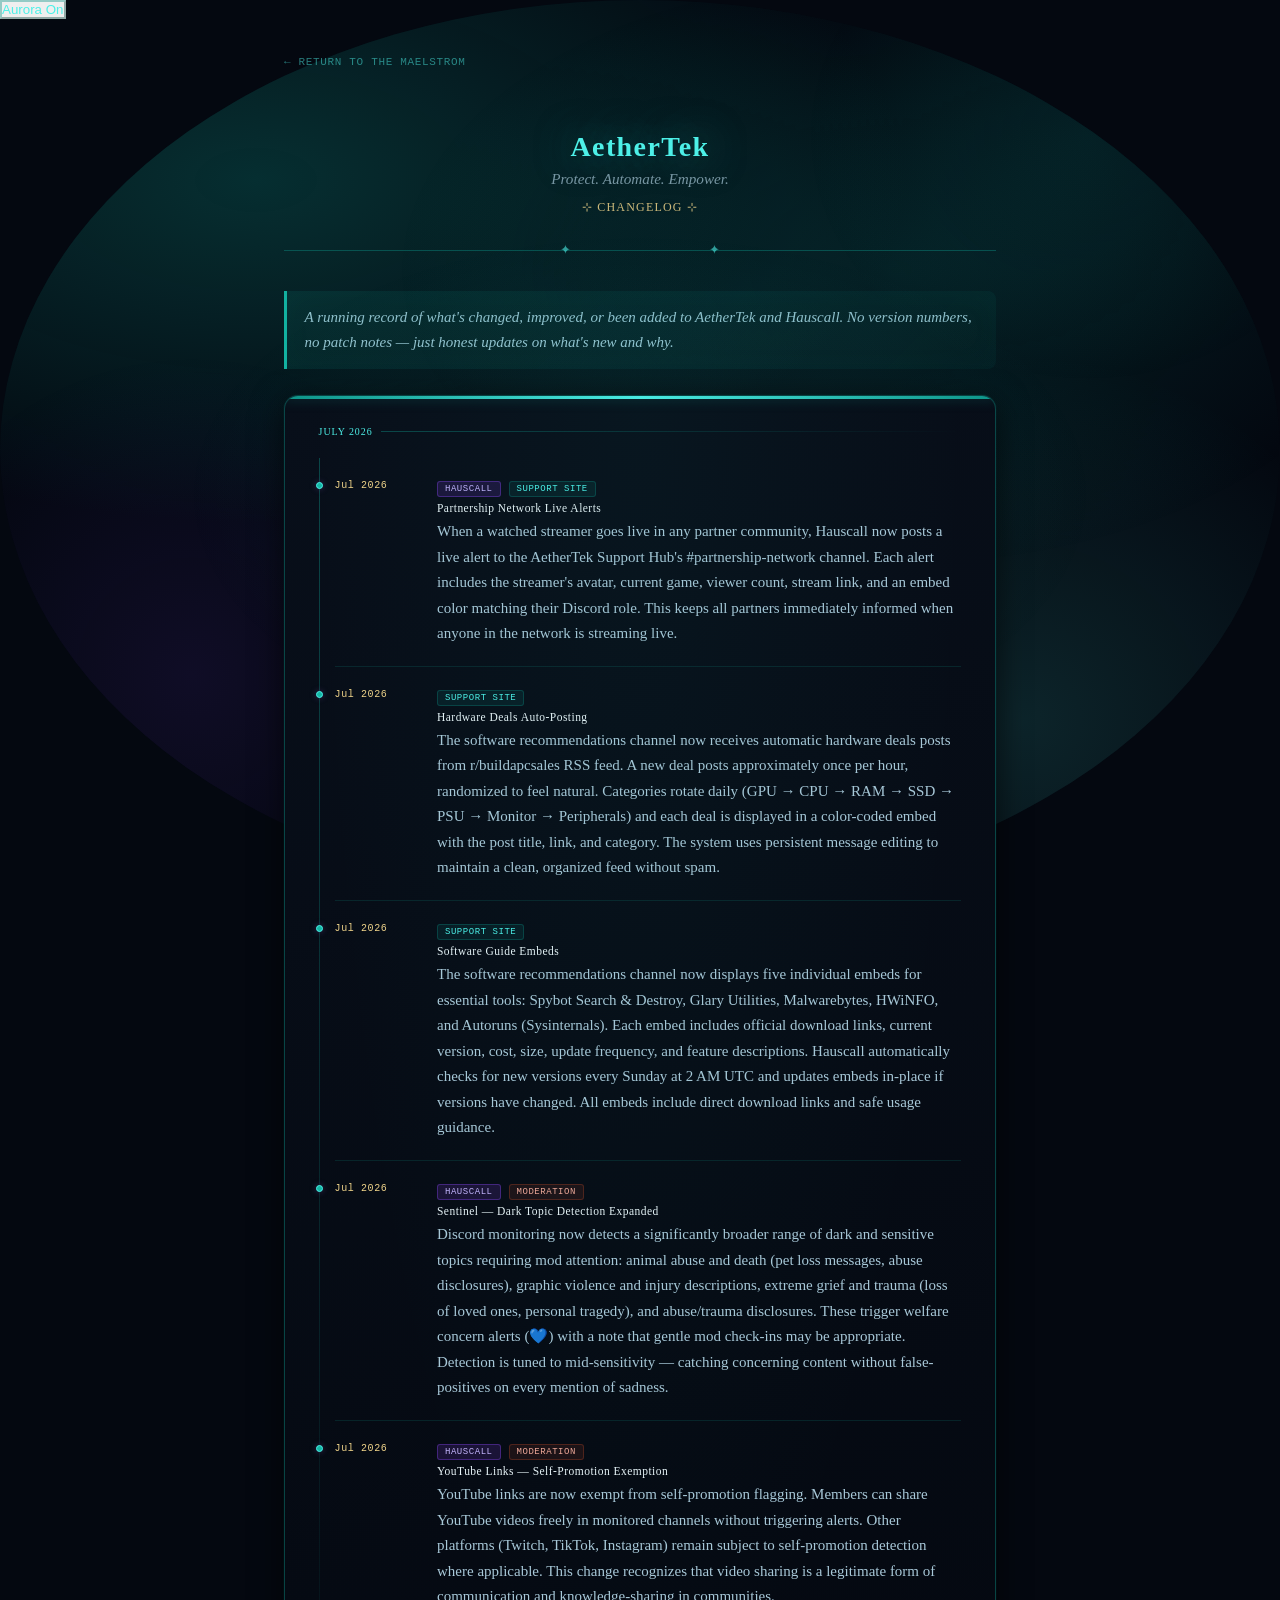
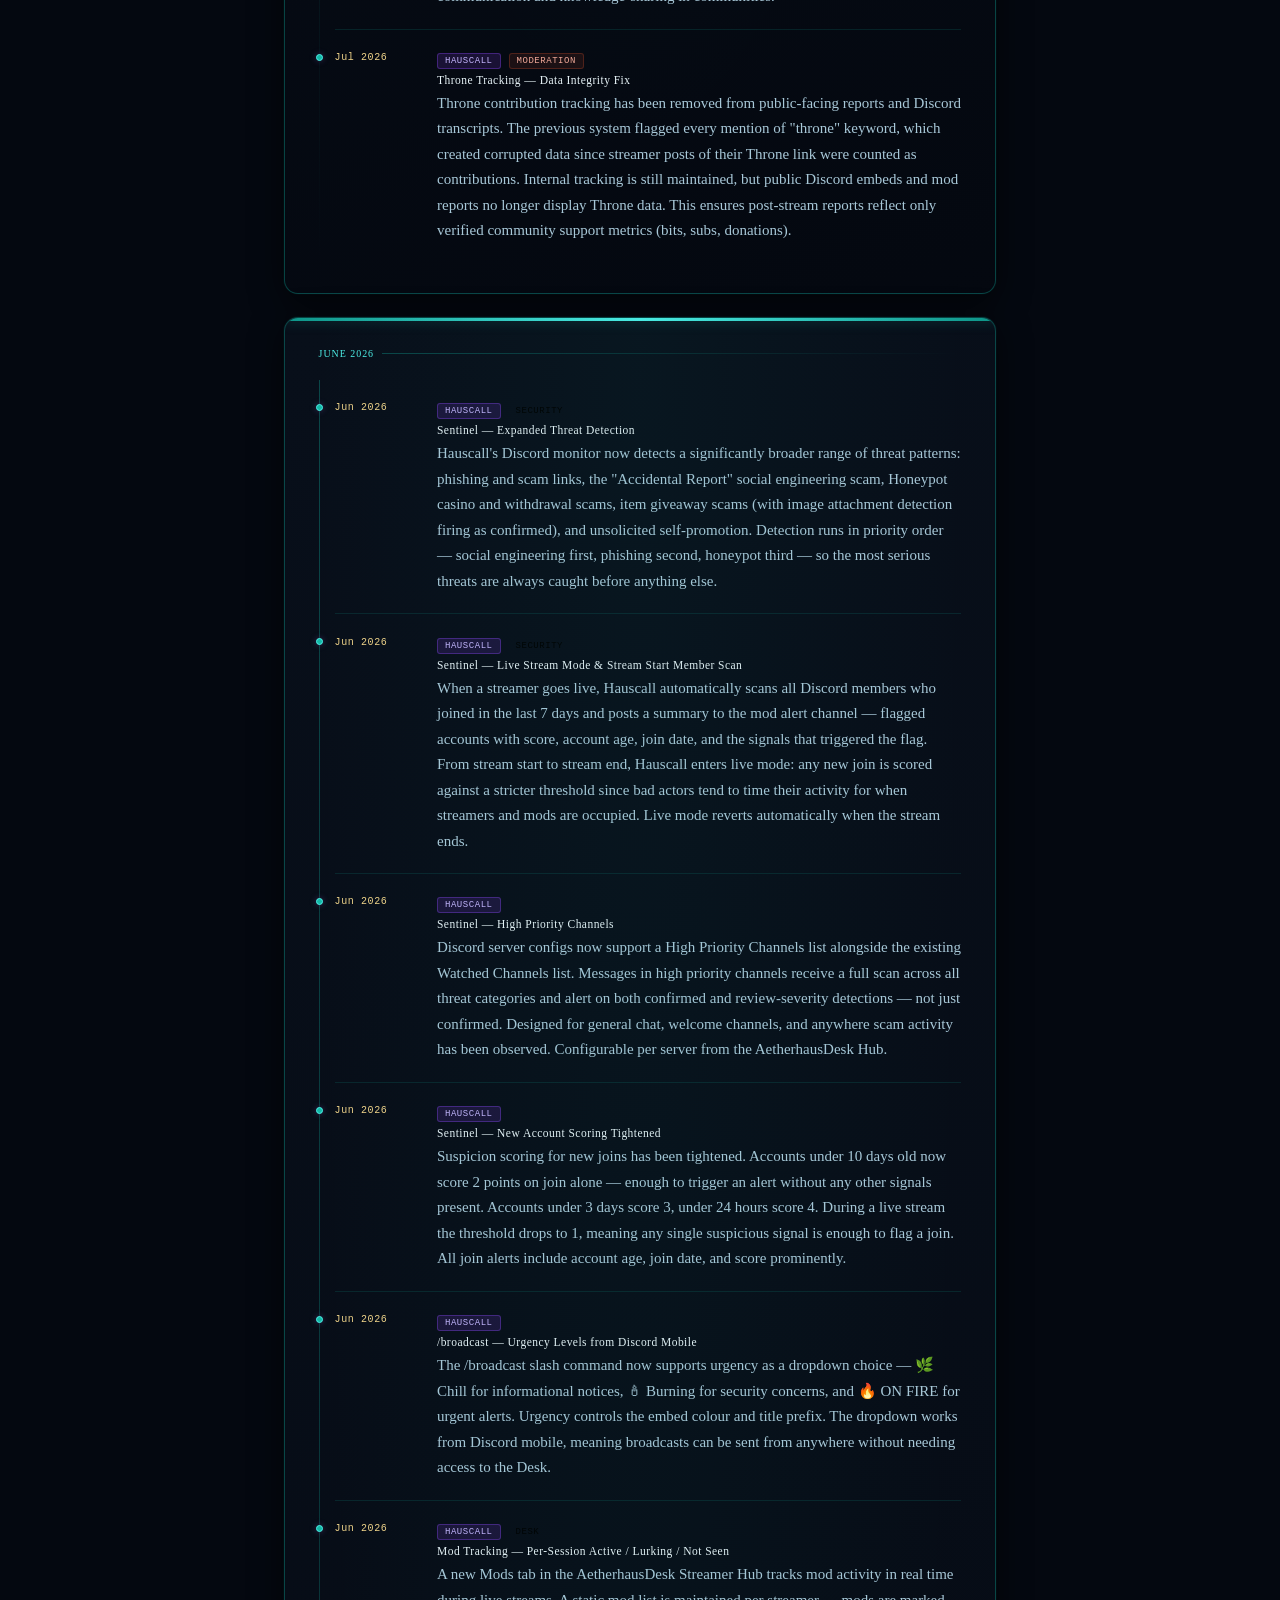
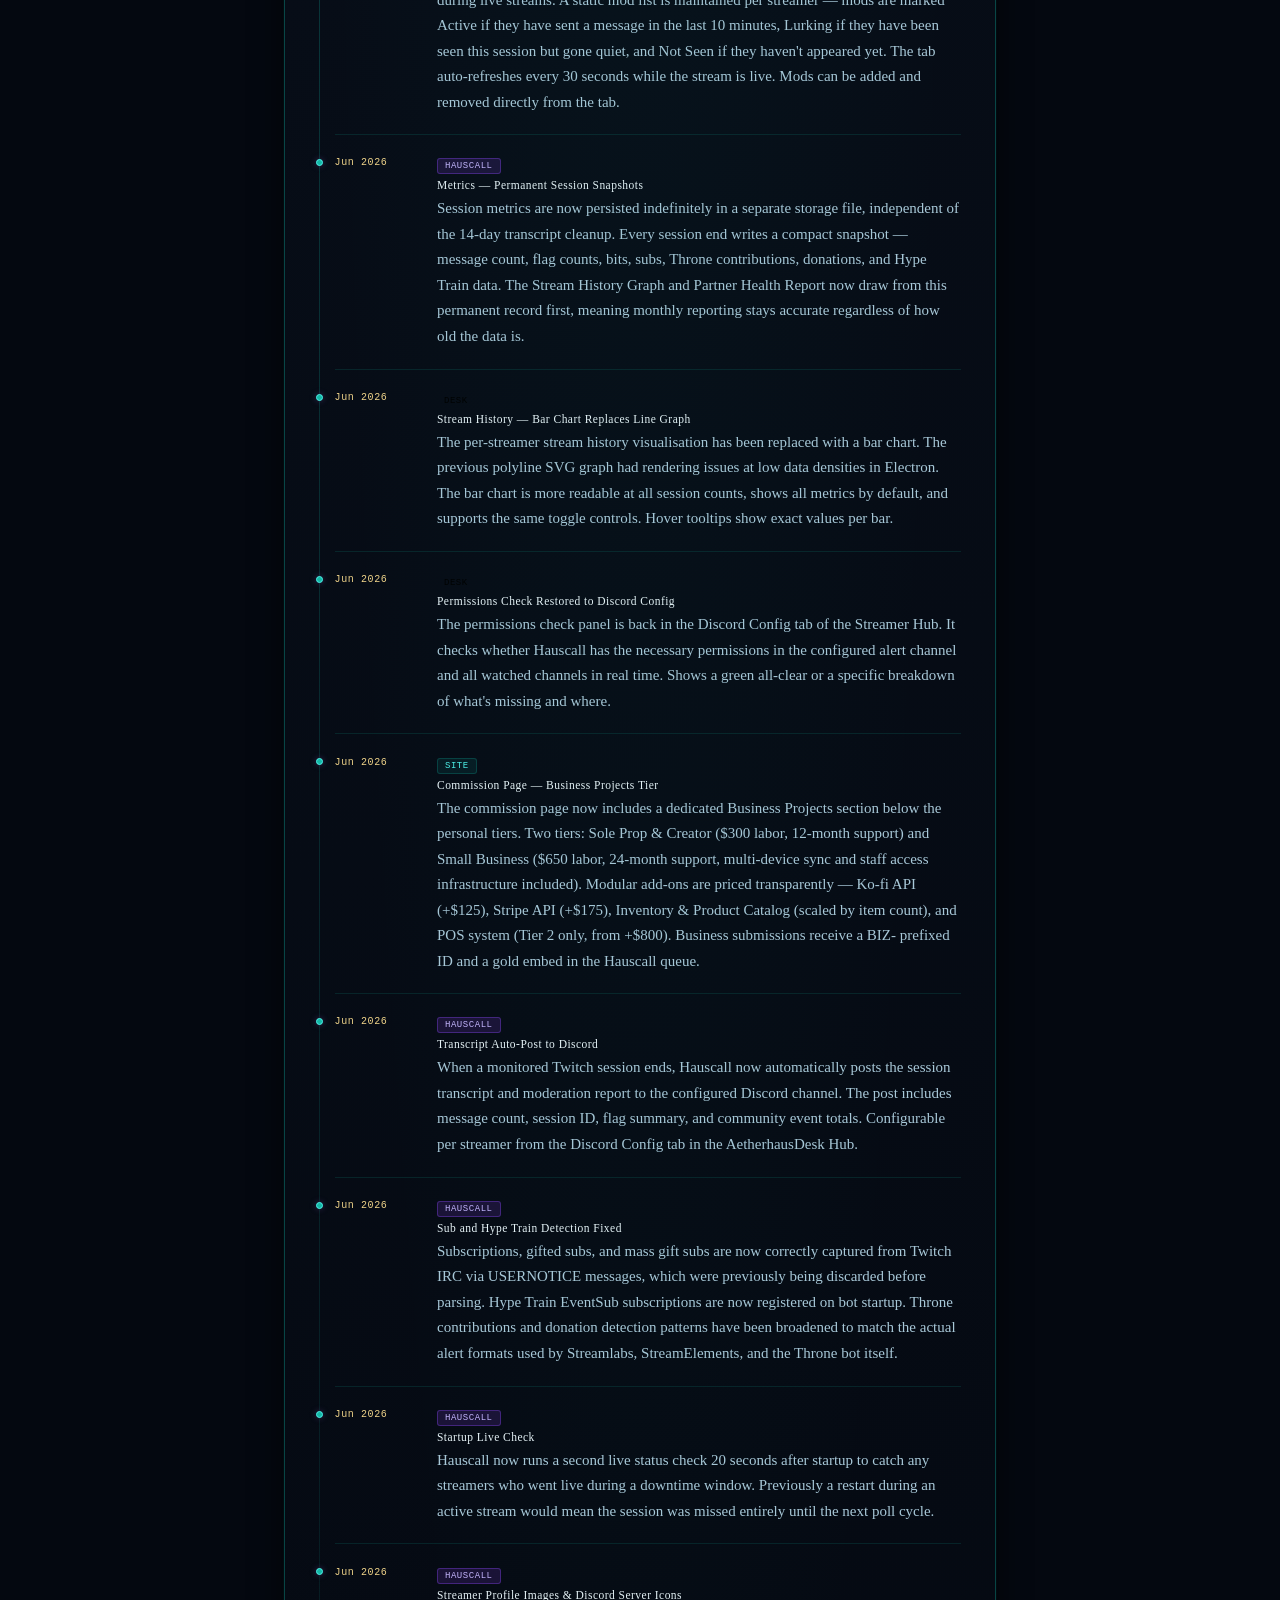
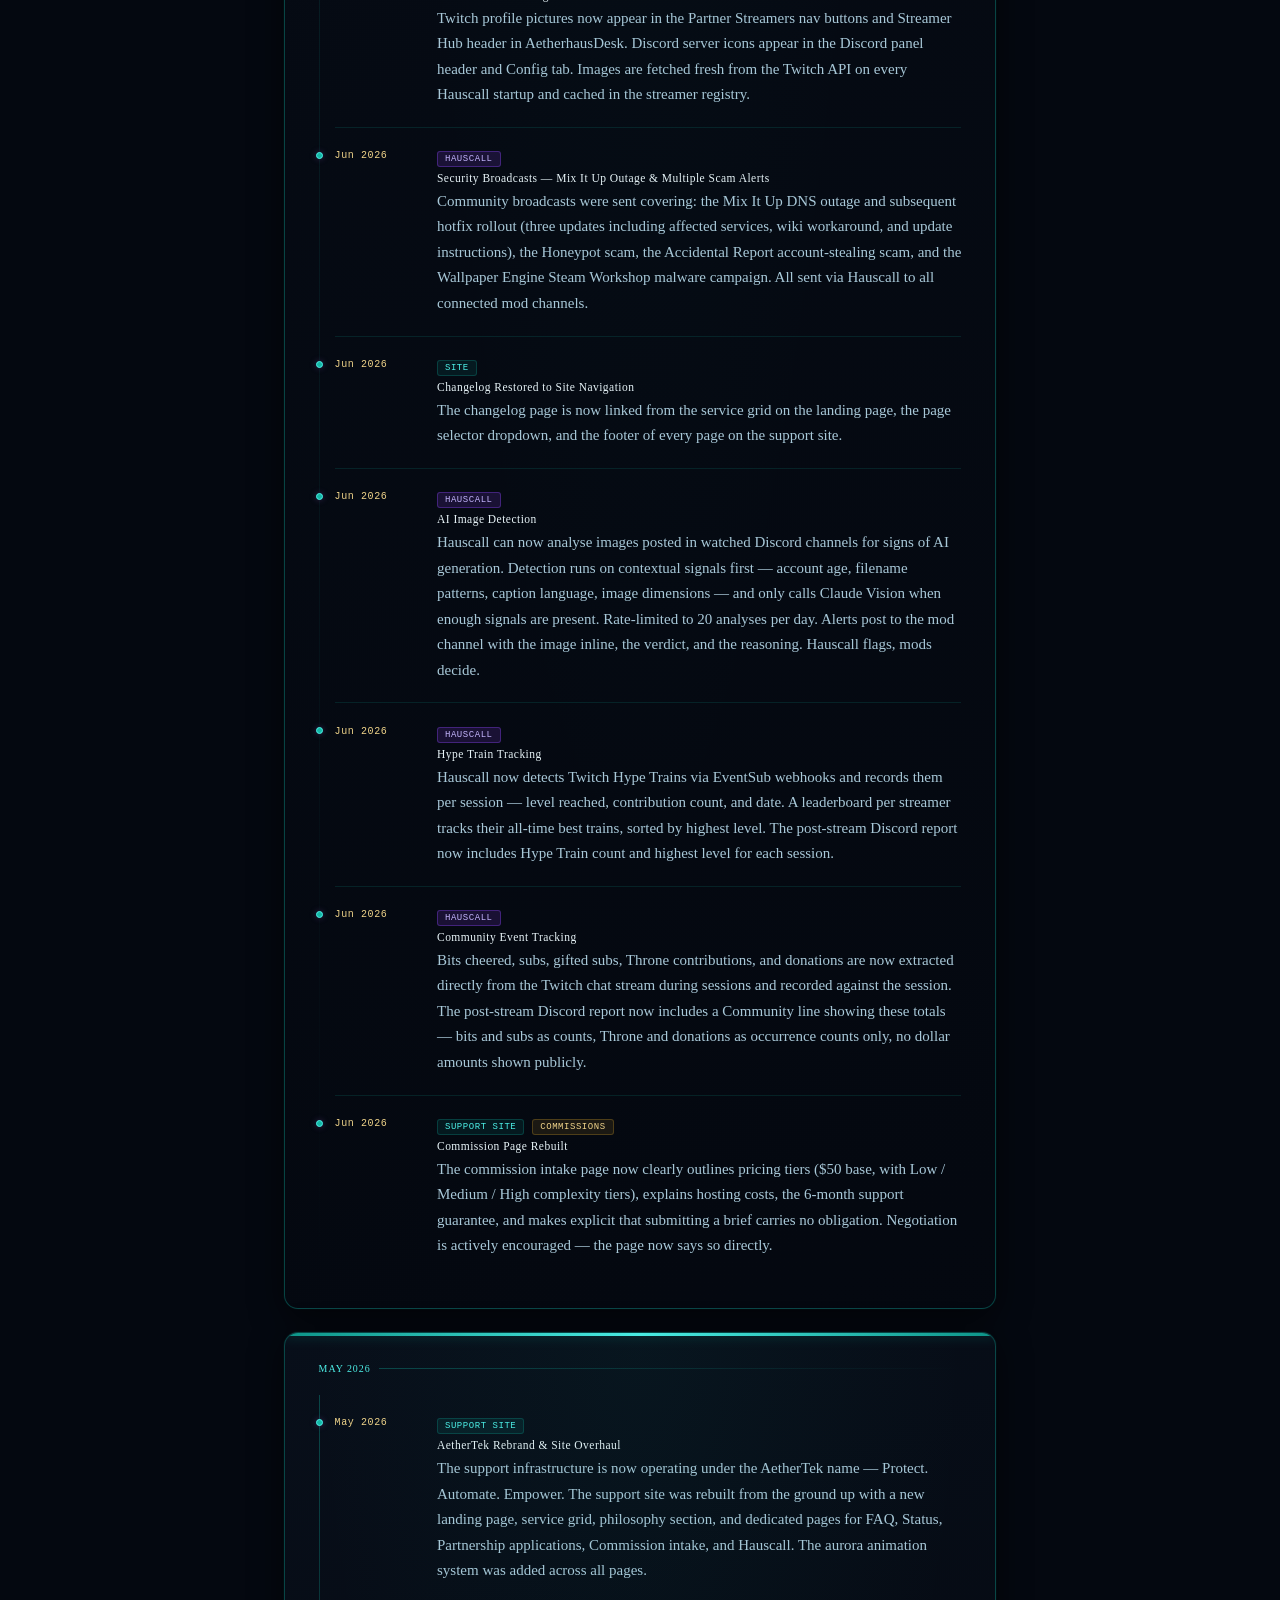
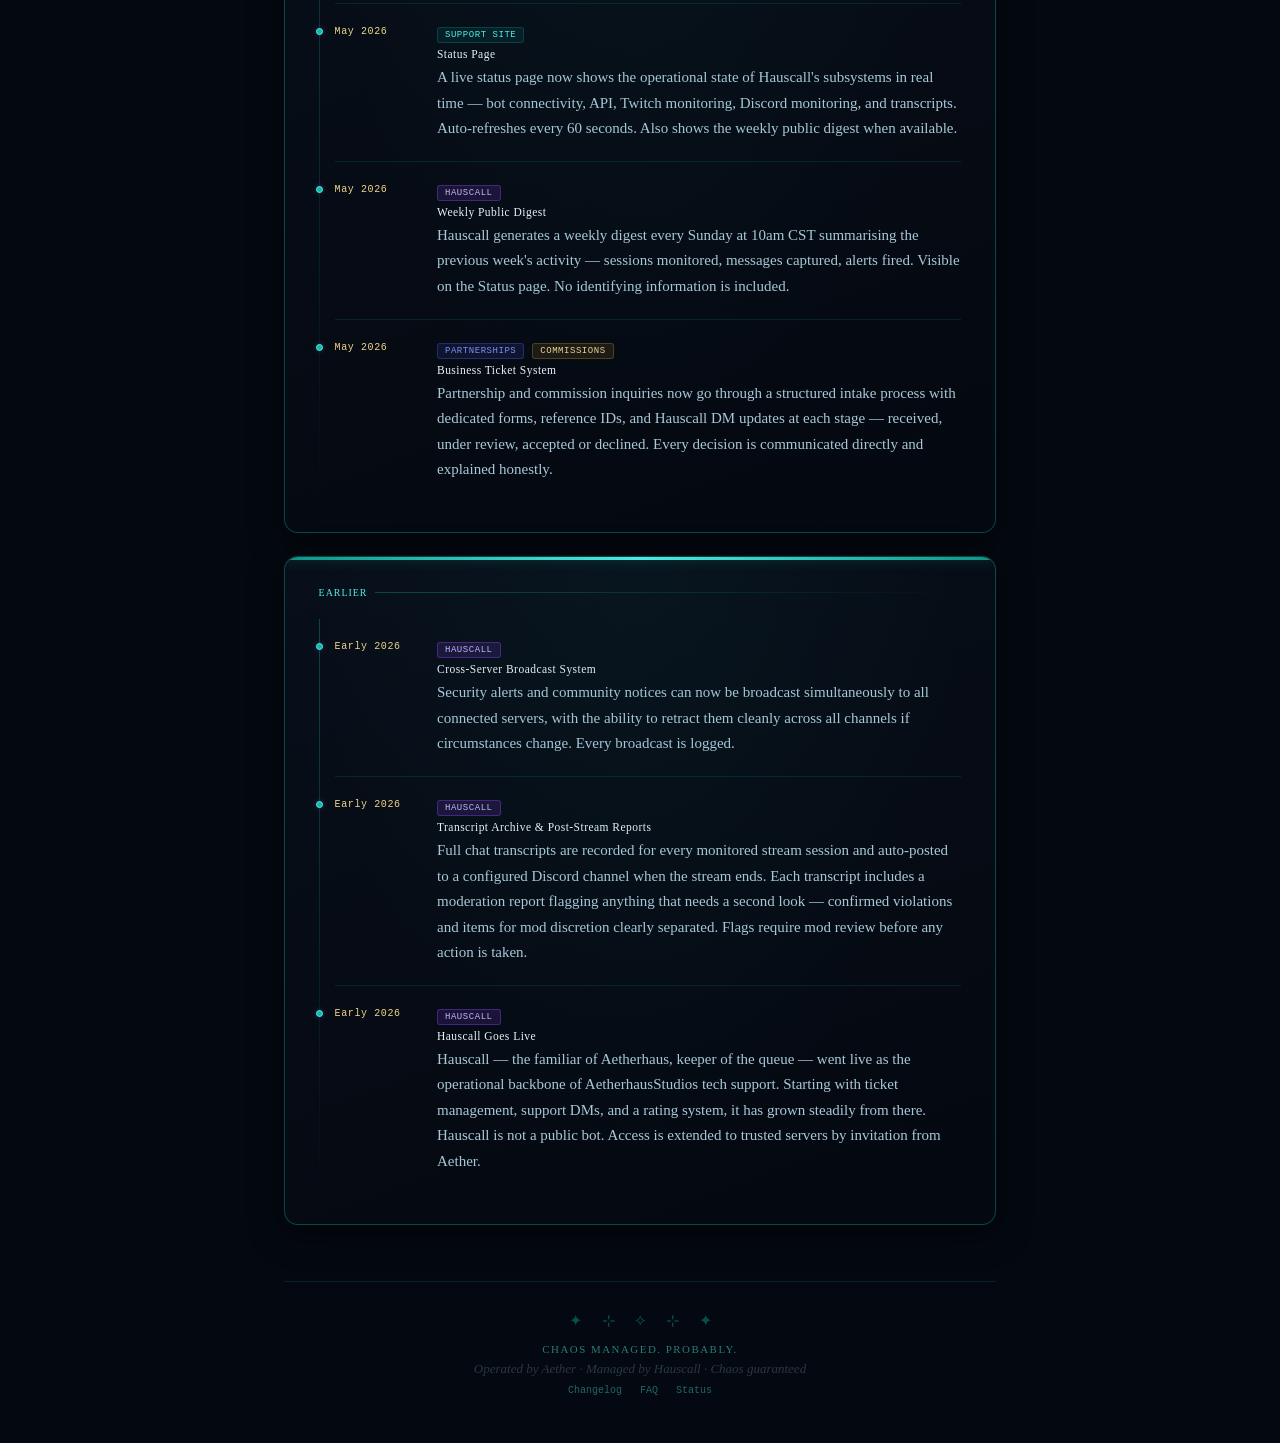
==== commit 9a5af7ae: "Add files via upload" ====
--- a/changelog.html
+++ b/changelog.html
@@ -90,6 +90,78 @@
 
   <div class="lore-aside">A running record of what's changed, improved, or been added to AetherTek and Hauscall. No version numbers, no patch notes — just honest updates on what's new and why.</div>
 
+  <!-- JULY 2026 -->
+  <div class="form-section">
+    <div class="section-label">July 2026</div>
+    <div class="changelog-timeline">
+
+      <div class="changelog-entry">
+        <div class="changelog-dot"></div>
+        <div class="changelog-date">Jul 2026</div>
+        <div class="changelog-body">
+          <span class="changelog-tag tag-hauscall">Hauscall</span>
+          <span class="changelog-tag tag-site">Support Site</span>
+          <div class="changelog-title">Partnership Network Live Alerts</div>
+          <div class="changelog-desc">When a watched streamer goes live in any partner community, Hauscall now posts a live alert to the AetherTek Support Hub's #partnership-network channel. Each alert includes the streamer's avatar, current game, viewer count, stream link, and an embed color matching their Discord role. This keeps all partners immediately informed when anyone in the network is streaming live.</div>
+        </div>
+      </div>
+
+      <div class="changelog-entry">
+        <div class="changelog-dot"></div>
+        <div class="changelog-date">Jul 2026</div>
+        <div class="changelog-body">
+          <span class="changelog-tag tag-site">Support Site</span>
+          <div class="changelog-title">Hardware Deals Auto-Posting</div>
+          <div class="changelog-desc">The software recommendations channel now receives automatic hardware deals posts from r/buildapcsales RSS feed. A new deal posts approximately once per hour, randomized to feel natural. Categories rotate daily (GPU → CPU → RAM → SSD → PSU → Monitor → Peripherals) and each deal is displayed in a color-coded embed with the post title, link, and category. The system uses persistent message editing to maintain a clean, organized feed without spam.</div>
+        </div>
+      </div>
+
+      <div class="changelog-entry">
+        <div class="changelog-dot"></div>
+        <div class="changelog-date">Jul 2026</div>
+        <div class="changelog-body">
+          <span class="changelog-tag tag-site">Support Site</span>
+          <div class="changelog-title">Software Guide Embeds</div>
+          <div class="changelog-desc">The software recommendations channel now displays five individual embeds for essential tools: Spybot Search & Destroy, Glary Utilities, Malwarebytes, HWiNFO, and Autoruns (Sysinternals). Each embed includes official download links, current version, cost, size, update frequency, and feature descriptions. Hauscall automatically checks for new versions every Sunday at 2 AM UTC and updates embeds in-place if versions have changed. All embeds include direct download links and safe usage guidance.</div>
+        </div>
+      </div>
+
+      <div class="changelog-entry">
+        <div class="changelog-dot"></div>
+        <div class="changelog-date">Jul 2026</div>
+        <div class="changelog-body">
+          <span class="changelog-tag tag-hauscall">Hauscall</span>
+          <span class="changelog-tag tag-moderation">Moderation</span>
+          <div class="changelog-title">Sentinel — Dark Topic Detection Expanded</div>
+          <div class="changelog-desc">Discord monitoring now detects a significantly broader range of dark and sensitive topics requiring mod attention: animal abuse and death (pet loss messages, abuse disclosures), graphic violence and injury descriptions, extreme grief and trauma (loss of loved ones, personal tragedy), and abuse/trauma disclosures. These trigger welfare concern alerts (💙) with a note that gentle mod check-ins may be appropriate. Detection is tuned to mid-sensitivity — catching concerning content without false-positives on every mention of sadness.</div>
+        </div>
+      </div>
+
+      <div class="changelog-entry">
+        <div class="changelog-dot"></div>
+        <div class="changelog-date">Jul 2026</div>
+        <div class="changelog-body">
+          <span class="changelog-tag tag-hauscall">Hauscall</span>
+          <span class="changelog-tag tag-moderation">Moderation</span>
+          <div class="changelog-title">YouTube Links — Self-Promotion Exemption</div>
+          <div class="changelog-desc">YouTube links are now exempt from self-promotion flagging. Members can share YouTube videos freely in monitored channels without triggering alerts. Other platforms (Twitch, TikTok, Instagram) remain subject to self-promotion detection where applicable. This change recognizes that video sharing is a legitimate form of communication and knowledge-sharing in communities.</div>
+        </div>
+      </div>
+
+      <div class="changelog-entry">
+        <div class="changelog-dot"></div>
+        <div class="changelog-date">Jul 2026</div>
+        <div class="changelog-body">
+          <span class="changelog-tag tag-hauscall">Hauscall</span>
+          <span class="changelog-tag tag-moderation">Moderation</span>
+          <div class="changelog-title">Throne Tracking — Data Integrity Fix</div>
+          <div class="changelog-desc">Throne contribution tracking has been removed from public-facing reports and Discord transcripts. The previous system flagged every mention of "throne" keyword, which created corrupted data since streamer posts of their Throne link were counted as contributions. Internal tracking is still maintained, but public Discord embeds and mod reports no longer display Throne data. This ensures post-stream reports reflect only verified community support metrics (bits, subs, donations).</div>
+        </div>
+      </div>
+
+    </div>
+  </div>
+
   <!-- JUNE 2026 -->
   <div class="form-section">
     <div class="section-label">June 2026</div>
